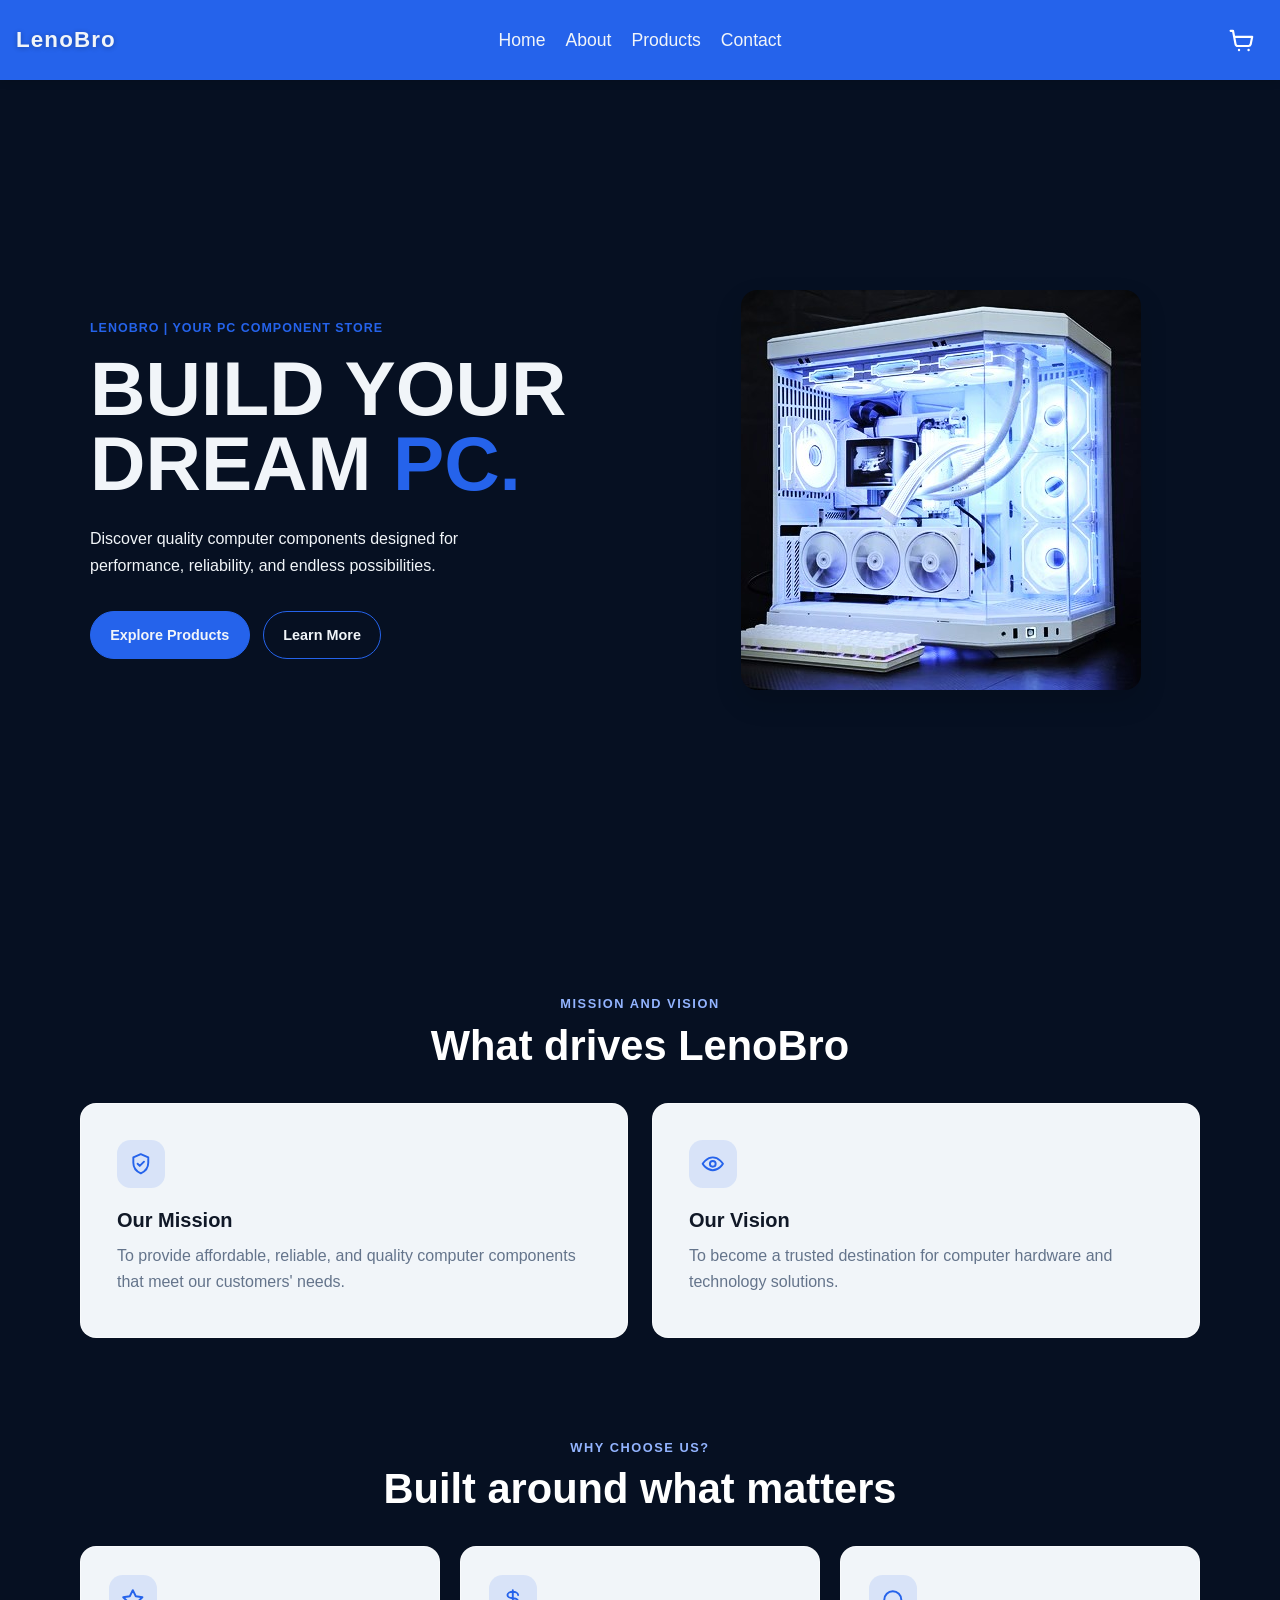
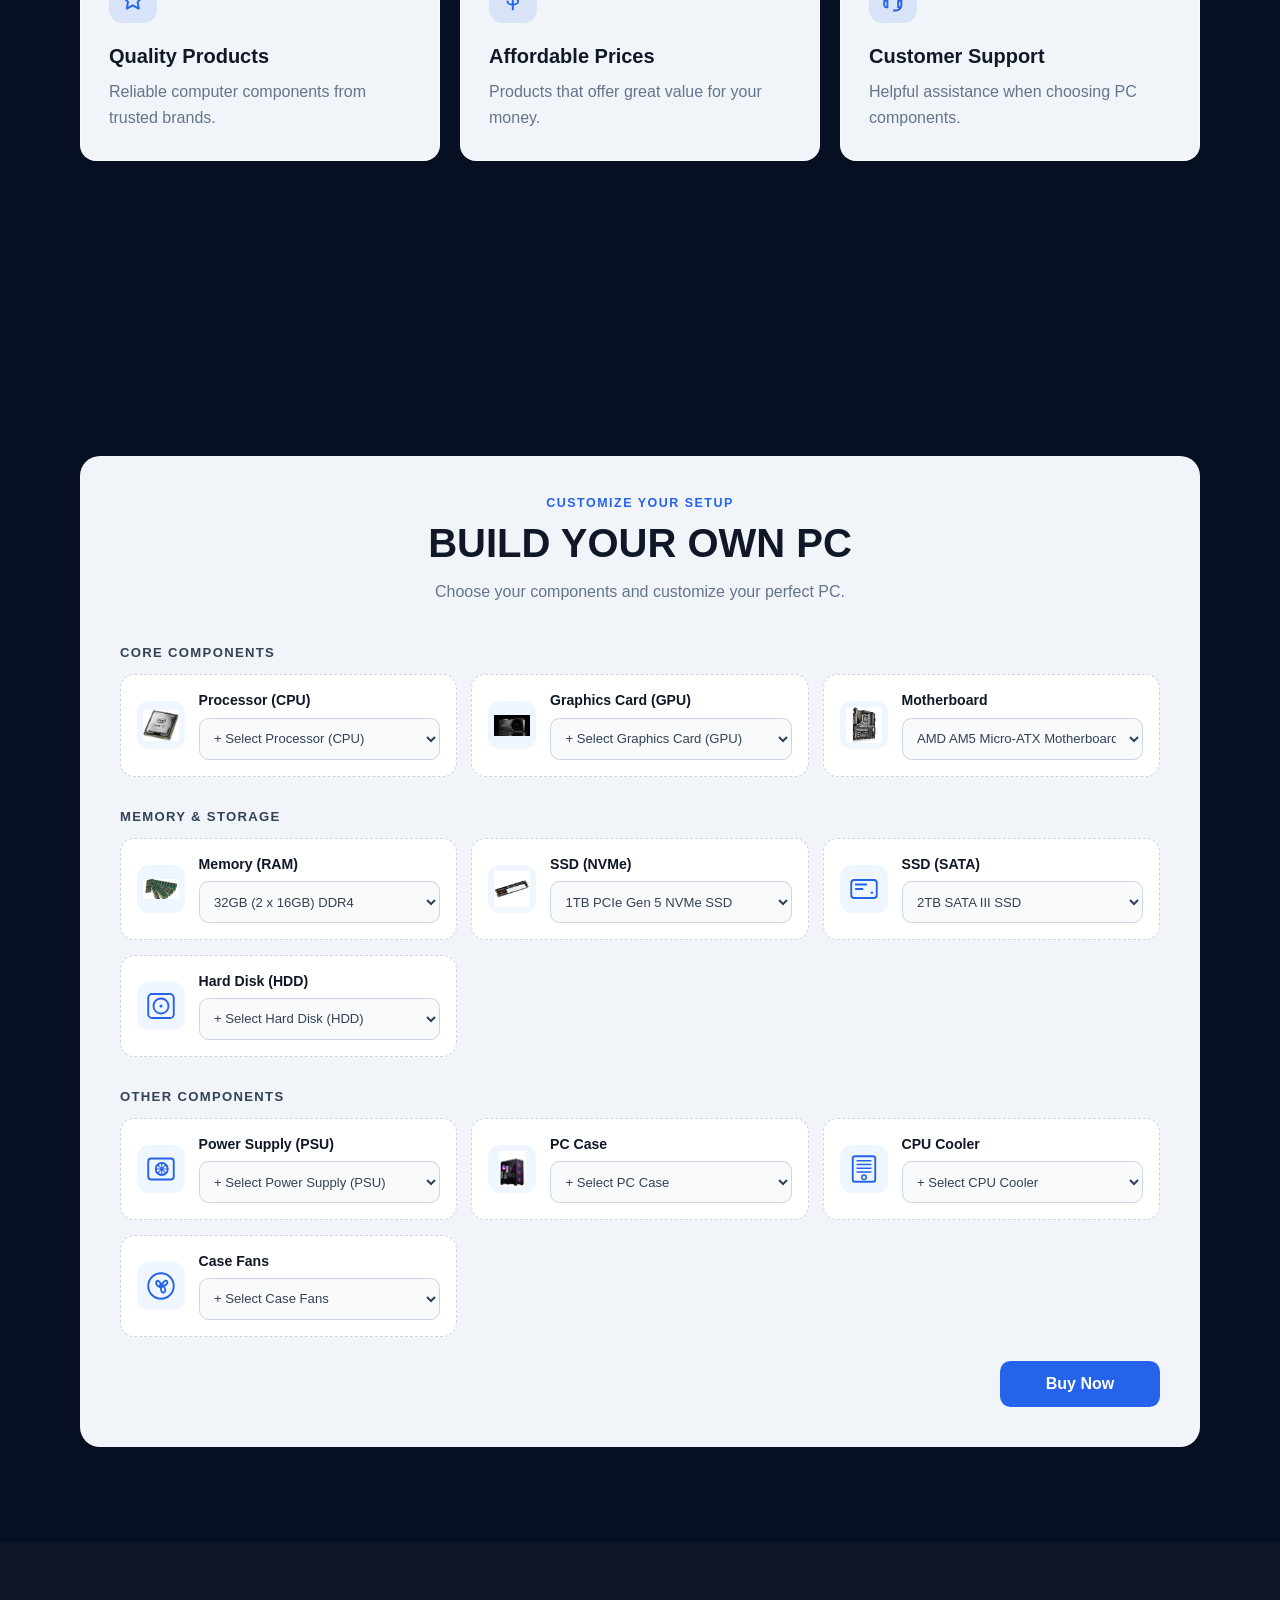
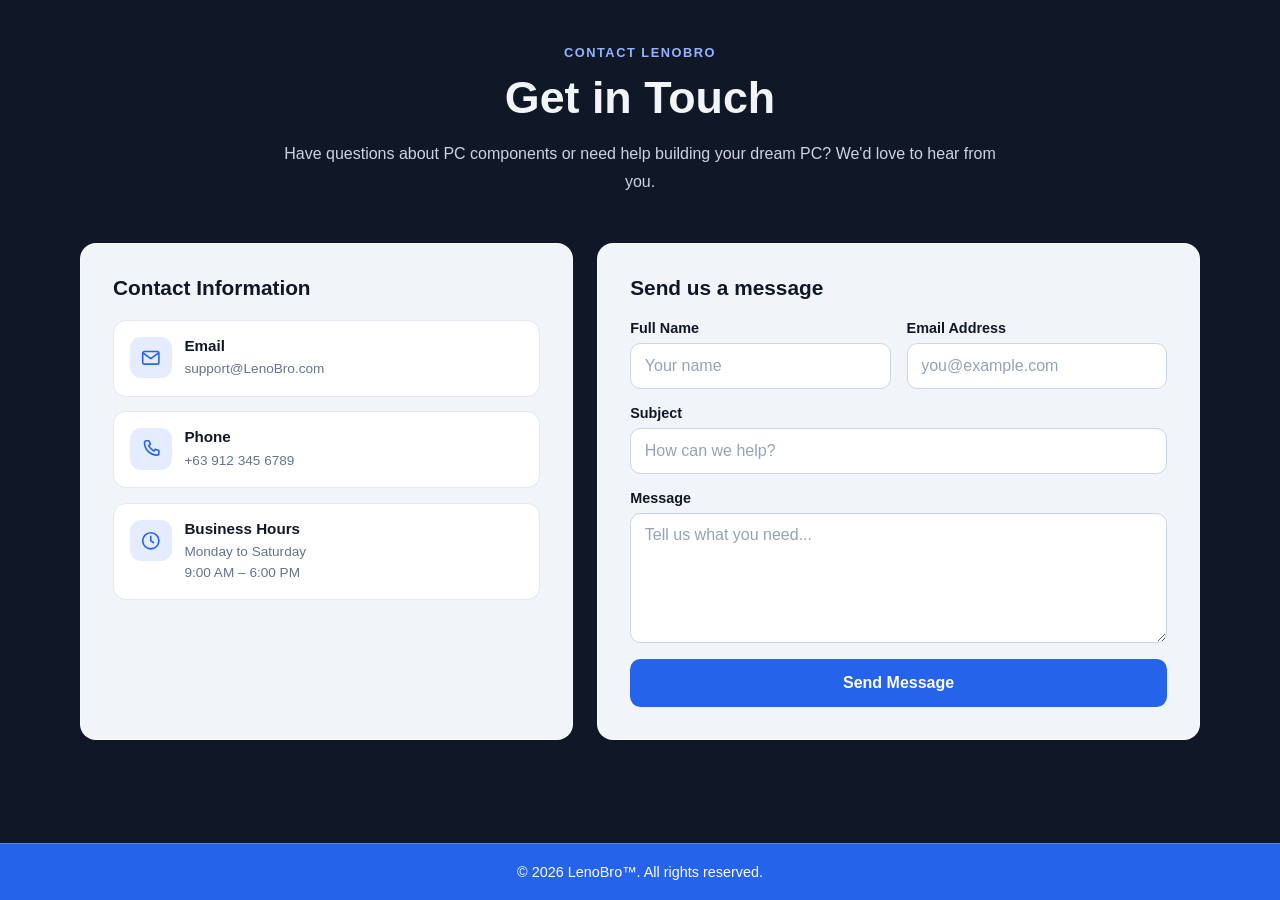
==== index.html @ e08998f0 "first commit Co-authored-by: Copilot <223556219+Copilot@users.noreply.github.com>" ====
<!DOCTYPE html>
<html lang="en">
<head>
    <meta charset="UTF-8">
    <meta name="viewport" content="width=device-width, initial-scale=1.0">
    <title>LenoBro | PC Components</title>
    <link rel="stylesheet" href="Css/Nav.css">
    <link rel="stylesheet" href="Css/index.css">
    <link rel="stylesheet" href="Css/hero.css">
    <link rel="stylesheet" href="Css/about.css">
    <link rel="stylesheet" href="Css/products.css">
    <link rel="stylesheet" href="Css/contact.css">
    <link rel="stylesheet" href="Css/footer.css">
</head>
<body>
    <nav>
        <span class="nav-brand">LenoBro</span>
        <ul>
            <li><a href="#home">Home</a></li>
            <li><a href="#about-mission">About</a></li>
            <li><a href="#products">Products</a></li>
            <li><a href="#contact">Contact</a></li>
        </ul>
        <button class="nav-cart" type="button" aria-label="Shopping cart">
            <svg viewBox="0 0 24 24" fill="none" aria-hidden="true">
                <path d="M3 4h2l2.1 11.1a2 2 0 0 0 2 1.6h8.7a2 2 0 0 0 1.9-1.4L21 9H6" stroke="currentColor" stroke-width="1.8" stroke-linecap="round" stroke-linejoin="round"/>
                <circle cx="10" cy="20" r="1" fill="currentColor"/>
                <circle cx="18" cy="20" r="1" fill="currentColor"/>
            </svg>
        </button>
    </nav>

    <main>
        <section class="hero" id="home">
            <div class="hero-content">
                <p class="hero-label">LENOBRO | YOUR PC COMPONENT STORE</p>
                <h1>
                    BUILD YOUR<br>
                    DREAM <span>PC.</span>
                </h1>
                <p class="hero-description">
                    Discover quality computer components designed for performance,
                    reliability, and endless possibilities.
                </p>
                <div class="hero-buttons">
                    <a class="btn-primary" href="#products">Explore Products</a>
                    <a class="btn-secondary" href="#about-mission">Learn More</a>
                </div>
            </div>

            <div class="hero-image">
                <img src="images/Logo/hero_image.jpg" alt="Gaming PC setup">
            </div>
        </section>

        <div class="about-page">
            <section class="about-mission" id="about-mission" aria-labelledby="about-mission-title">
                <div class="about-section-heading">
                    <p class="about-eyebrow">Mission and Vision</p>
                    <h2 id="about-mission-title">What drives LenoBro</h2>
                </div>

                <div class="about-mission-grid">
                    <article class="about-mission-card">
                        <div class="about-icon" aria-hidden="true">
                            <svg viewBox="0 0 24 24" fill="none">
                                <path d="M12 3 19 6v5c0 4.5-2.9 8.1-7 10-4.1-1.9-7-5.5-7-10V6l7-3Z" stroke="currentColor" stroke-width="1.8" stroke-linejoin="round"/>
                                <path d="m9 12 2 2 4-4" stroke="currentColor" stroke-width="1.8" stroke-linecap="round" stroke-linejoin="round"/>
                            </svg>
                        </div>
                        <h3>Our Mission</h3>
                        <p>To provide affordable, reliable, and quality computer components that meet our customers' needs.</p>
                    </article>

                    <article class="about-mission-card">
                        <div class="about-icon" aria-hidden="true">
                            <svg viewBox="0 0 24 24" fill="none">
                                <path d="M2.5 12s3.5-6 9.5-6 9.5 6 9.5 6-3.5 6-9.5 6-9.5-6-9.5-6Z" stroke="currentColor" stroke-width="1.8" stroke-linejoin="round"/>
                                <circle cx="12" cy="12" r="2.7" stroke="currentColor" stroke-width="1.8"/>
                            </svg>
                        </div>
                        <h3>Our Vision</h3>
                        <p>To become a trusted destination for computer hardware and technology solutions.</p>
                    </article>
                </div>
            </section>

            <section class="about-features" aria-labelledby="about-features-title">
                <div class="about-section-heading">
                    <p class="about-eyebrow">Why Choose Us?</p>
                    <h2 id="about-features-title">Built around what matters</h2>
                </div>

                <div class="about-features-grid">
                    <article class="about-feature-card">
                        <div class="about-icon" aria-hidden="true">
                            <svg viewBox="0 0 24 24" fill="none">
                                <path d="m12 3 2.8 5.7 6.2.9-4.5 4.4 1.1 6.2-5.6-3-5.6 3 1.1-6.2L3 9.6l6.2-.9L12 3Z" stroke="currentColor" stroke-width="1.8" stroke-linejoin="round"/>
                            </svg>
                        </div>
                        <h3>Quality Products</h3>
                        <p>Reliable computer components from trusted brands.</p>
                    </article>

                    <article class="about-feature-card">
                        <div class="about-icon" aria-hidden="true">
                            <svg viewBox="0 0 24 24" fill="none">
                                <path d="M12 3v18M17 7.5c0-1.7-2.2-3-5-3s-5 1.3-5 3 2.2 3 5 3 5 1.3 5 3-2.2 3-5 3-5-1.3-5-3" stroke="currentColor" stroke-width="1.8" stroke-linecap="round"/>
                            </svg>
                        </div>
                        <h3>Affordable Prices</h3>
                        <p>Products that offer great value for your money.</p>
                    </article>

                    <article class="about-feature-card">
                        <div class="about-icon" aria-hidden="true">
                            <svg viewBox="0 0 24 24" fill="none">
                                <path d="M4 13v-1a8 8 0 0 1 16 0v1M4 13h3v6H6a2 2 0 0 1-2-2v-4Zm16 0h-3v6h1a2 2 0 0 0 2-2v-4Zm0 4a5 5 0 0 1-5 5h-2" stroke="currentColor" stroke-width="1.8" stroke-linecap="round" stroke-linejoin="round"/>
                            </svg>
                        </div>
                        <h3>Customer Support</h3>
                        <p>Helpful assistance when choosing PC components.</p>
                    </article>
                </div>
            </section>
        </div>

        <section class="products-section" id="products" aria-labelledby="products-builder-title">
            <div class="products-builder-section">
                <header class="products-builder-heading">
                    <p class="products-builder-eyebrow">Customize your setup</p>
                    <h2 id="products-builder-title">Build Your Own PC</h2>
                    <p class="products-builder-subtitle">Choose your components and customize your perfect PC.</p>
                </header>

                <section class="products-builder-group" aria-labelledby="products-builder-core-title">
                    <h3 id="products-builder-core-title">Core Components</h3>
                    <div class="products-builder-grid">
                        <article class="products-builder-card">
                            <span class="products-builder-icon-wrap" aria-hidden="true">
                                <img class="products-builder-icon" src="images/Product_Images/cpu.png" alt="">
                            </span>
                            <div class="products-builder-field">
                                <label for="products-builder-cpu">Processor (CPU)</label>
                                <select id="products-builder-cpu">
                                    <option selected>+ Select Processor (CPU)</option>
                                    <option>AMD Ryzen 5 7600</option>
                                    <option>AMD Ryzen 7 7800X3D</option>
                                    <option>Intel Core i5-14600K</option>
                                </select>
                            </div>
                        </article>

                        <article class="products-builder-card">
                            <span class="products-builder-icon-wrap" aria-hidden="true">
                                <img class="products-builder-icon" src="images/Product_Images/gpu.jpg" alt="">
                            </span>
                            <div class="products-builder-field">
                                <label for="products-builder-gpu">Graphics Card (GPU)</label>
                                <select id="products-builder-gpu">
                                    <option selected>+ Select Graphics Card (GPU)</option>
                                    <option>NVIDIA GeForce RTX 4060</option>
                                    <option>NVIDIA GeForce RTX 4070 SUPER</option>
                                    <option>AMD Radeon RX 7800 XT</option>
                                </select>
                            </div>
                        </article>

                        <article class="products-builder-card">
                            <span class="products-builder-icon-wrap" aria-hidden="true">
                                <img class="products-builder-icon" src="images/Product_Images/motherboard.jpg" alt="">
                            </span>
                            <div class="products-builder-field">
                                <label for="products-builder-motherboard">Motherboard</label>
                                <select id="products-builder-motherboard">
                                    <option>+ Select Motherboard</option>
                                    <option>AMD AM5 ATX Motherboard</option>
                                    <option selected>AMD AM5 Micro-ATX Motherboard</option>
                                    <option>Intel LGA1700 ATX Motherboard</option>
                                </select>
                            </div>
                        </article>
                    </div>
                </section>

                <section class="products-builder-group" aria-labelledby="products-builder-memory-title">
                    <h3 id="products-builder-memory-title">Memory &amp; Storage</h3>
                    <div class="products-builder-grid">
                        <article class="products-builder-card">
                            <span class="products-builder-icon-wrap" aria-hidden="true">
                                <img class="products-builder-icon" src="images/Product_Images/ram.jpg" alt="">
                            </span>
                            <div class="products-builder-field">
                                <label for="products-builder-ram">Memory (RAM)</label>
                                <select id="products-builder-ram">
                                    <option>+ Select Memory (RAM)</option>
                                    <option>16GB (2 x 8GB) DDR5</option>
                                    <option>32GB (2 x 16GB) DDR5</option>
                                    <option selected>32GB (2 x 16GB) DDR4</option>
                                </select>
                            </div>
                        </article>

                        <article class="products-builder-card">
                            <span class="products-builder-icon-wrap" aria-hidden="true">
                                <img class="products-builder-icon" src="images/Product_Images/ssd.jpg" alt="">
                            </span>
                            <div class="products-builder-field">
                                <label for="products-builder-nvme">SSD (NVMe)</label>
                                <select id="products-builder-nvme">
                                    <option>+ Select SSD (NVMe)</option>
                                    <option>1TB PCIe Gen 4 NVMe SSD</option>
                                    <option>2TB PCIe Gen 4 NVMe SSD</option>
                                    <option selected>1TB PCIe Gen 5 NVMe SSD</option>
                                </select>
                            </div>
                        </article>

                        <article class="products-builder-card">
                            <span class="products-builder-icon-wrap" aria-hidden="true">
                                <svg class="products-builder-icon" viewBox="0 0 48 48" fill="none">
                                    <rect x="7" y="12" width="34" height="24" rx="4" stroke="currentColor" stroke-width="2.5"/>
                                    <path d="M13 18h14M13 24h9M34 29h1" stroke="currentColor" stroke-width="2.5" stroke-linecap="round"/>
                                </svg>
                            </span>
                            <div class="products-builder-field">
                                <label for="products-builder-sata">SSD (SATA)</label>
                                <select id="products-builder-sata">
                                    <option>+ Select SSD (SATA)</option>
                                    <option>1TB SATA III SSD</option>
                                    <option selected>2TB SATA III SSD</option>
                                </select>
                            </div>
                        </article>

                        <article class="products-builder-card">
                            <span class="products-builder-icon-wrap" aria-hidden="true">
                                <svg class="products-builder-icon" viewBox="0 0 48 48" fill="none">
                                    <rect x="7" y="8" width="34" height="32" rx="5" stroke="currentColor" stroke-width="2.5"/>
                                    <circle cx="24" cy="24" r="10" stroke="currentColor" stroke-width="2.5"/>
                                    <circle cx="24" cy="24" r="2" fill="currentColor"/>
                                </svg>
                            </span>
                            <div class="products-builder-field">
                                <label for="products-builder-hdd">Hard Disk (HDD)</label>
                                <select id="products-builder-hdd">
                                    <option selected>+ Select Hard Disk (HDD)</option>
                                    <option>2TB 7200RPM HDD</option>
                                    <option>4TB 7200RPM HDD</option>
                                </select>
                            </div>
                        </article>
                    </div>
                </section>

                <section class="products-builder-group" aria-labelledby="products-builder-other-title">
                    <h3 id="products-builder-other-title">Other Components</h3>
                    <div class="products-builder-grid">
                        <article class="products-builder-card">
                            <span class="products-builder-icon-wrap" aria-hidden="true">
                                <svg class="products-builder-icon" viewBox="0 0 48 48" fill="none">
                                    <rect x="7" y="10" width="34" height="28" rx="4" stroke="currentColor" stroke-width="2.5"/>
                                    <circle cx="25" cy="24" r="8" stroke="currentColor" stroke-width="2.5"/>
                                    <path d="M25 16v16M17 24h16M19.3 18.3l11.4 11.4m0-11.4L19.3 29.7" stroke="currentColor" stroke-width="1.5"/>
                                </svg>
                            </span>
                            <div class="products-builder-field">
                                <label for="products-builder-psu">Power Supply (PSU)</label>
                                <select id="products-builder-psu">
                                    <option selected>+ Select Power Supply (PSU)</option>
                                    <option>650W 80+ Bronze PSU</option>
                                    <option>750W 80+ Gold PSU</option>
                                    <option>850W 80+ Gold PSU</option>
                                </select>
                            </div>
                        </article>

                        <article class="products-builder-card">
                            <span class="products-builder-icon-wrap" aria-hidden="true">
                                <img class="products-builder-icon" src="images/Product_Images/pc%20case.jpg" alt="">
                            </span>
                            <div class="products-builder-field">
                                <label for="products-builder-case">PC Case</label>
                                <select id="products-builder-case">
                                    <option selected>+ Select PC Case</option>
                                    <option>ATX Mid Tower Case</option>
                                    <option>Compact Micro-ATX Case</option>
                                    <option>Panoramic Mid Tower Case</option>
                                </select>
                            </div>
                        </article>

                        <article class="products-builder-card">
                            <span class="products-builder-icon-wrap" aria-hidden="true">
                                <svg class="products-builder-icon" viewBox="0 0 48 48" fill="none">
                                    <rect x="9" y="7" width="30" height="34" rx="3" stroke="currentColor" stroke-width="2.5"/>
                                    <path d="M14 13h20M14 18h20M14 23h20M14 28h20" stroke="currentColor" stroke-width="2"/>
                                    <circle cx="24" cy="35" r="3" stroke="currentColor" stroke-width="2"/>
                                </svg>
                            </span>
                            <div class="products-builder-field">
                                <label for="products-builder-cooler">CPU Cooler</label>
                                <select id="products-builder-cooler">
                                    <option selected>+ Select CPU Cooler</option>
                                    <option>120mm Tower Air Cooler</option>
                                    <option>Dual Tower Air Cooler</option>
                                    <option>240mm AIO Liquid Cooler</option>
                                </select>
                            </div>
                        </article>

                        <article class="products-builder-card">
                            <span class="products-builder-icon-wrap" aria-hidden="true">
                                <svg class="products-builder-icon" viewBox="0 0 48 48" fill="none">
                                    <circle cx="24" cy="24" r="17" stroke="currentColor" stroke-width="2.5"/>
                                    <circle cx="24" cy="24" r="3" fill="currentColor"/>
                                    <path d="M24 21c-6-10-10 2-2 4m5-1c11-4 3-12-1-3m-2 5c-1 12 10 6 4-1" stroke="currentColor" stroke-width="2.5" stroke-linecap="round"/>
                                </svg>
                            </span>
                            <div class="products-builder-field">
                                <label for="products-builder-fans">Case Fans</label>
                                <select id="products-builder-fans">
                                    <option selected>+ Select Case Fans</option>
                                    <option>3 x 120mm PWM Fan Pack</option>
                                    <option>3 x 140mm PWM Fan Pack</option>
                                    <option>3 x 120mm RGB Fan Pack</option>
                                </select>
                            </div>
                        </article>
                    </div>
                </section>
                <div class="products-builder-actions">
                    <a class="products-builder-buy" href="#contact">Buy Now</a>
                </div>
            </div>
        </section>

        <section class="contact-section" id="contact" aria-labelledby="contact-title">
            <div class="contact-container">
                <header class="contact-heading">
                    <p class="contact-eyebrow">Contact LenoBro</p>
                    <h2 id="contact-title">Get in Touch</h2>
                    <p>Have questions about PC components or need help building your dream PC? We'd love to hear from you.</p>
                </header>

                <div class="contact-main-grid">
                    <section class="contact-information" aria-labelledby="contact-information-title">
                        <h3 id="contact-information-title">Contact Information</h3>
                        <div class="contact-details-grid">
                            <article class="contact-detail-card">
                                <span class="contact-icon" aria-hidden="true">
                                    <svg viewBox="0 0 24 24" fill="none">
                                        <rect x="3" y="5" width="18" height="14" rx="2" stroke="currentColor" stroke-width="1.8"/>
                                        <path d="m4 7 8 6 8-6" stroke="currentColor" stroke-width="1.8" stroke-linecap="round" stroke-linejoin="round"/>
                                    </svg>
                                </span>
                                <div>
                                    <h4>Email</h4>
                                    <p><a href="mailto:support@techforge.com">support@LenoBro.com</a></p>
                                </div>
                            </article>

                            <article class="contact-detail-card">
                                <span class="contact-icon" aria-hidden="true">
                                    <svg viewBox="0 0 24 24" fill="none">
                                        <path d="M7 3h3l1.5 4-2 1.5a15 15 0 0 0 6 6l1.5-2 4 1.5v3c0 1.1-.9 2-2 2C11.3 19 5 12.7 5 5c0-1.1.9-2 2-2Z" stroke="currentColor" stroke-width="1.8" stroke-linecap="round" stroke-linejoin="round"/>
                                    </svg>
                                </span>
                                <div>
                                    <h4>Phone</h4>
                                    <p><a href="tel:+639123456789">+63 912 345 6789</a></p>
                                </div>
                            </article>

                            <article class="contact-detail-card">
                                <span class="contact-icon" aria-hidden="true">
                                    <svg viewBox="0 0 24 24" fill="none">
                                        <circle cx="12" cy="12" r="9" stroke="currentColor" stroke-width="1.8"/>
                                        <path d="M12 7v5l3 2" stroke="currentColor" stroke-width="1.8" stroke-linecap="round" stroke-linejoin="round"/>
                                    </svg>
                                </span>
                                <div>
                                    <h4>Business Hours</h4>
                                    <p>Monday to Saturday<br>9:00 AM – 6:00 PM</p>
                                </div>
                            </article>
                        </div>
                    </section>

                    <section class="contact-form-panel" aria-labelledby="contact-form-title">
                        <h3 id="contact-form-title">Send us a message</h3>
                        <form class="contact-form" action="mailto:support@techforge.com" method="post" enctype="text/plain">
                            <div class="contact-form-row">
                                <div class="contact-form-field">
                                    <label for="contact-name">Full Name</label>
                                    <input id="contact-name" name="Full Name" type="text" placeholder="Your name" autocomplete="name" required>
                                </div>
                                <div class="contact-form-field">
                                    <label for="contact-email">Email Address</label>
                                    <input id="contact-email" name="Email Address" type="email" placeholder="you@example.com" autocomplete="email" required>
                                </div>
                            </div>
                            <div class="contact-form-field">
                                <label for="contact-subject">Subject</label>
                                <input id="contact-subject" name="Subject" type="text" placeholder="How can we help?" required>
                            </div>
                            <div class="contact-form-field">
                                <label for="contact-message">Message</label>
                                <textarea id="contact-message" name="Message" rows="5" placeholder="Tell us what you need..." required></textarea>
                            </div>
                            <button class="contact-submit" type="submit">Send Message</button>
                        </form>
                    </section>
                </div>
            </div>
        </section>
    </main>
    <footer class="contact-footer">
        <p>© 2026 LenoBro™. All rights reserved.</p>
    </footer>
</body>
</html>
---- Css/Nav.css ----
nav {
    width: 100%;
    display: grid;
    grid-template-columns: minmax(0, 1fr) auto minmax(0, 1fr);
    align-items: center;
    padding: 1rem;
    background-color: var(--color-electric-blue);
    height: 5rem;
    position: sticky;
    top: 0;
    color: var(--color-cool-white);
    box-shadow: 0 2px 8px rgb(0 0 0 / 12%);
    z-index: 1000;
}

nav .nav-brand {
    justify-self: start;
    color: inherit;
    font-family: "Avenir Next", "Segoe UI", sans-serif;
    font-size: 1.4rem;
    font-weight: 600;
    letter-spacing: 0.05em;
    text-shadow: 0 1px 5px rgb(6 16 34 / 30%);
    white-space: nowrap;
}

nav ul {
    display: flex;
    justify-self: center;
    gap: 1.25rem;
    margin: 0;
    padding: 0;
}

nav a {
    color: inherit;
    font-size: 1.1rem;
    font-weight: 400;
    text-decoration: none;
}

nav .nav-cart {
    position: static;
    justify-self: end;
    display: grid;
    width: 2.8rem;
    height: 2.8rem;
    place-items: center;
    padding: 0;
    border: 0;
    border-radius: 0;
    background: transparent;
    color: #FFFFFF;
    cursor: pointer;
    transition: transform 160ms ease, opacity 160ms ease;
}

nav .nav-cart svg {
    display: block;
    width: 1.8rem;
    height: 1.8rem;
}

nav .nav-cart:hover {
    transform: scale(1.1);
    opacity: 0.85;
}

nav .nav-cart:focus-visible {
    outline: 3px solid #FFFFFF;
    outline-offset: 3px;
}

nav a:hover,
nav a:focus-visible {
    text-decoration: underline;
    text-underline-offset: 0.2em;
}

nav li {
    list-style: none;
}

@media (max-width: 560px) {
    nav {
        padding: 0.5rem;
    }

    nav .nav-brand {
        font-size: 1.05rem;
    }

    nav ul {
        gap: 0.45rem;
    }

    nav a {
        font-size: 0.85rem;
    }

    nav .nav-cart {
        width: 2.2rem;
        height: 2.2rem;
    }

    nav .nav-cart svg {
        width: 1.5rem;
        height: 1.5rem;
    }
}
---- Css/index.css ----
:root {
    --color-midnight-navy: #061022;
    --color-electric-blue: #2563EB;
    --color-cool-white: #F1F5F9;
}

* {
    padding: 0;
    margin: 0;
    box-sizing: border-box;
}

body {
    min-height: 100vh;
    background-color: var(--color-midnight-navy);
    color: var(--color-cool-white);
    font-family: Arial, sans-serif;
}

html{
    scroll-behavior: smooth;
}
---- Css/hero.css ----
.hero {
    width: min(1100px, calc(100% - 3rem));
    min-height: calc(100vh - 5rem);
    display: grid;
    grid-template-columns: 1fr 0.9fr;
    align-items: center;
    gap: 3rem;
    margin: 0 auto;
    padding: 3rem 0;
}

.hero-content {
    max-width: 520px;
}

.hero-label {
    margin: 0 0 1rem;
    font-size: 0.78rem;
    color: var(--color-electric-blue);
    font-weight: 700;
    letter-spacing: 0.08em;
}

.hero h1 {
    margin: 0;
    font-size: clamp(3rem, 6vw, 5.5rem);
    line-height: 0.98;
}

.hero h1 span {
    color: var(--color-electric-blue);
}

.hero-description {
    max-width: 420px;
    margin: 1.5rem 0 2rem;
    font-size: 1rem;
    line-height: 1.7;
    color: var(--color-cool-white);
}

.hero-buttons {
    display: flex;
    flex-wrap: wrap;
    align-items: center;
    gap: 0.85rem;
}

.hero-buttons a {
    display: inline-flex;
    min-height: 48px;
    align-items: center;
    justify-content: center;
    padding: 0.8rem 1.2rem;
    border: 1px solid var(--color-electric-blue);
    border-radius: 999px;
    font-size: 0.9rem;
    font-weight: 700;
    text-decoration: none;
    transition: background-color 160ms ease, color 160ms ease, transform 160ms ease;
}

.hero-buttons a:hover {
    transform: translateY(-2px);
}

.btn-primary {
    background: var(--color-electric-blue);
    color: var(--color-cool-white);
}

.btn-primary:hover {
    background: #1D4ED8;
}

.btn-secondary {
    background: transparent;
    color: var(--color-cool-white);
}

.btn-secondary:hover {
    background: var(--color-electric-blue);
}

.hero-image {
    width: min(100%, 400px);
    aspect-ratio: 1;
    justify-self: center;
    overflow: hidden;
    border-radius: 1rem;
    box-shadow: 0 12px 28px rgb(0 0 0 / 14%);
}

.hero-image img {
    display: block;
    width: 100%;
    height: 100%;
    object-fit: cover;
    object-position: center;
}

@media (max-width: 720px) {
    .hero {
        width: min(100% - 2rem, 1100px);
        min-height: 0;
        grid-template-columns: 1fr;
        gap: 2rem;
        padding: 2rem 0;
    }

}

@media (max-width: 420px) {
    .hero h1 {
        font-size: 2.8rem;
    }
}
---- Css/about.css ----
:root {
    --about-navy: #101827;
    --about-blue: #2563EB;
    --about-white: #FFFFFF;
    --about-light-gray: #F1F5F9;
    --about-muted: #64748B;
}

.about-page {
    width: min(1120px, calc(100% - 3rem));
    margin: 0 auto;
    padding: clamp(3rem, 8vw, 6rem) 0;
    color: var(--about-white);
    font-family: Arial, sans-serif;
}

.about-mission,
.about-features {
    margin: 0 0 clamp(4rem, 8vw, 6.5rem);
}

.about-section-heading {
    margin: 0 auto 2rem;
    text-align: center;
}

.about-eyebrow {
    margin: 0 0 0.6rem;
    color: #93B4FF;
    font-size: 0.8rem;
    font-weight: 700;
    letter-spacing: 0.12em;
    text-transform: uppercase;
}

.about-section-heading h1,
.about-section-heading h2 {
    margin: 0;
    font-size: clamp(1.8rem, 4vw, 2.6rem);
    line-height: 1.2;
}

.about-mission-grid {
    display: grid;
    grid-template-columns: repeat(2, minmax(0, 1fr));
    gap: 1.5rem;
    align-items: stretch;
}

.about-mission-card,
.about-feature-card {
    border: 1px solid rgb(255 255 255 / 55%);
    border-radius: 1rem;
    background: var(--about-light-gray);
    color: var(--about-navy);
    transition: transform 180ms ease, box-shadow 180ms ease;
}

.about-mission-card {
    min-height: 235px;
    padding: clamp(1.5rem, 4vw, 2.25rem);
}

.about-mission-card:hover,
.about-feature-card:hover {
    transform: translateY(-4px);
    box-shadow: 0 16px 32px rgb(0 0 0 / 22%);
}

.about-icon {
    display: grid;
    width: 3rem;
    height: 3rem;
    margin-bottom: 1.2rem;
    place-items: center;
    border-radius: 0.85rem;
    background: rgb(37 99 235 / 12%);
    color: var(--about-blue);
}

.about-icon svg {
    display: block;
    width: 1.6rem;
    height: 1.6rem;
}

.about-mission-card h3,
.about-feature-card h3 {
    margin: 0 0 0.65rem;
    font-size: 1.25rem;
    line-height: 1.3;
}

.about-mission-card p,
.about-feature-card p {
    margin: 0;
    color: var(--about-muted);
    font-size: 1rem;
    line-height: 1.65;
}

.about-features-grid {
    display: grid;
    grid-template-columns: repeat(3, minmax(0, 1fr));
    gap: 1.25rem;
    align-items: stretch;
}

.about-feature-card {
    min-height: 215px;
    padding: 1.75rem;
}

@media (max-width: 720px) {
    .about-page {
        width: min(100% - 2rem, 560px);
    }

    .about-mission-grid,
    .about-features-grid {
        grid-template-columns: 1fr;
        gap: 1rem;
    }

    .about-mission-card,
    .about-feature-card {
        min-height: 0;
    }
}

@media (prefers-reduced-motion: reduce) {
    .about-mission-card,
    .about-feature-card {
        transition: none;
    }

    .about-mission-card:hover,
    .about-feature-card:hover {
        transform: none;
    }
}
---- Css/products.css ----
.products-section {
    width: min(1120px, calc(100% - 3rem));
    margin: 0 auto;
    padding: clamp(3rem, 8vw, 6rem) 0;
    color: #F1F5F9;
    font-family: Arial, sans-serif;
}

.products-builder-section {
    padding: clamp(1.25rem, 4vw, 2.5rem);
    border-radius: 1.25rem;
    background: #F1F5F9;
    color: #101827;
}

.products-builder-heading {
    max-width: 680px;
    margin: 0 auto 2.5rem;
    text-align: center;
}

.products-builder-eyebrow {
    margin: 0 0 0.6rem;
    color: #2563EB;
    font-size: 0.78rem;
    font-weight: 700;
    letter-spacing: 0.12em;
    text-transform: uppercase;
}

.products-builder-heading h2 {
    margin: 0;
    font-size: clamp(1.8rem, 4vw, 2.5rem);
    line-height: 1.2;
    text-transform: uppercase;
}

.products-builder-subtitle {
    margin: 0.75rem 0 0;
    color: #64748B;
    font-size: 1rem;
    line-height: 1.6;
}

.products-builder-group + .products-builder-group {
    margin-top: 2rem;
}

.products-builder-group h3 {
    margin: 0 0 0.9rem;
    color: #334155;
    font-size: 0.82rem;
    font-weight: 700;
    letter-spacing: 0.1em;
    text-transform: uppercase;
}

.products-builder-grid {
    display: grid;
    grid-template-columns: repeat(3, minmax(0, 1fr));
    gap: 0.9rem;
}

.products-builder-card {
    display: grid;
    min-width: 0;
    grid-template-columns: 3rem minmax(0, 1fr);
    gap: 0.85rem;
    align-items: center;
    padding: 1rem;
    border: 1px dashed #CBD5E1;
    border-radius: 0.9rem;
    background: #FFFFFF;
    transition: transform 180ms ease, border-color 180ms ease, box-shadow 180ms ease;
}

.products-builder-card:hover,
.products-builder-card:focus-within {
    transform: translateY(-2px);
    border-color: #2563EB;
    box-shadow: 0 8px 18px rgb(16 24 39 / 8%);
}

.products-builder-icon-wrap {
    display: grid;
    width: 3rem;
    height: 3rem;
    place-items: center;
    border-radius: 0.75rem;
    background: #EFF6FF;
    color: #2563EB;
}

.products-builder-icon {
    display: block;
    width: 2.25rem;
    height: 2.25rem;
    object-fit: contain;
}

.products-builder-field {
    display: grid;
    min-width: 0;
    gap: 0.45rem;
}

.products-builder-field label {
    color: #101827;
    font-size: 0.88rem;
    font-weight: 700;
    line-height: 1.35;
}

.products-builder-field select {
    width: 100%;
    min-width: 0;
    min-height: 42px;
    padding: 0.55rem 0.65rem;
    border: 1px solid #CBD5E1;
    border-radius: 0.6rem;
    background: #F8FAFC;
    color: #334155;
    cursor: pointer;
    font: inherit;
    font-size: 0.82rem;
    transition: border-color 160ms ease, box-shadow 160ms ease, background-color 160ms ease;
}

.products-builder-field select:focus {
    border-color: #2563EB;
    outline: none;
    background: #FFFFFF;
    box-shadow: 0 0 0 3px rgb(37 99 235 / 14%);
}

.products-builder-actions {
    display: flex;
    justify-content: flex-end;
    margin-top: 1.5rem;
}

.products-builder-buy {
    display: inline-flex;
    min-width: 160px;
    min-height: 46px;
    align-items: center;
    justify-content: center;
    padding: 0.75rem 1.25rem;
    border-radius: 0.65rem;
    background: #2563EB;
    color: #FFFFFF;
    font-weight: 700;
    text-decoration: none;
    transition: background-color 160ms ease, transform 160ms ease;
}

.products-builder-buy:hover {
    transform: translateY(-2px);
    background: #1D4ED8;
}

.products-builder-buy:focus-visible {
    outline: 3px solid #93B4FF;
    outline-offset: 3px;
}

@media (max-width: 760px) {
    .products-builder-grid {
        grid-template-columns: repeat(2, minmax(0, 1fr));
    }
}

@media (max-width: 600px) {
    .products-builder-section {
        padding: 1.25rem 1rem;
    }

    .products-builder-heading {
        margin-bottom: 2rem;
    }

    .products-builder-grid {
        grid-template-columns: 1fr;
        gap: 0.75rem;
    }

}

@media (prefers-reduced-motion: reduce) {
    .products-builder-card,
    .products-builder-field select,
    .products-builder-buy {
        transition: none;
    }

    .products-builder-card:hover,
    .products-builder-card:focus-within,
    .products-builder-buy:hover {
        transform: none;
    }
}
---- Css/contact.css ----
.contact-section {
    padding: clamp(3.5rem, 8vw, 6.5rem) 1.5rem;
    background: #101827;
    color: #F1F5F9;
    font-family: Arial, sans-serif;
}

.contact-container {
    width: min(1120px, 100%);
    margin: 0 auto;
}

.contact-heading {
    max-width: 720px;
    margin: 0 auto 3rem;
    text-align: center;
}

.contact-eyebrow {
    margin: 0 0 0.65rem;
    color: #93B4FF;
    font-size: 0.8rem;
    font-weight: 700;
    letter-spacing: 0.12em;
    text-transform: uppercase;
}

.contact-heading h2 {
    margin: 0;
    font-size: clamp(2rem, 4vw, 2.8rem);
    line-height: 1.2;
}

.contact-heading > p:last-child {
    margin: 1rem 0 0;
    color: #CBD5E1;
    font-size: 1rem;
    line-height: 1.7;
}

.contact-main-grid {
    display: grid;
    grid-template-columns: minmax(0, 0.9fr) minmax(0, 1.1fr);
    gap: 1.5rem;
    align-items: stretch;
}

.contact-information,
.contact-form-panel {
    padding: clamp(1.35rem, 3vw, 2rem);
    border: 1px solid rgb(255 255 255 / 55%);
    border-radius: 1rem;
    background: #F1F5F9;
    color: #101827;
}

.contact-information h3,
.contact-form-panel h3 {
    margin: 0 0 1.25rem;
    font-size: 1.3rem;
}

.contact-details-grid {
    display: grid;
    grid-template-columns: 1fr;
    gap: 0.9rem;
}

.contact-detail-card {
    display: flex;
    min-width: 0;
    gap: 0.8rem;
    padding: 1rem;
    border: 1px solid #E2E8F0;
    border-radius: 0.8rem;
    background: #FFFFFF;
    transition: transform 180ms ease, box-shadow 180ms ease;
}

.contact-detail-card:hover {
    transform: translateY(-3px);
    box-shadow: 0 10px 20px rgb(16 24 39 / 10%);
}

.contact-icon {
    display: grid;
    width: 2.6rem;
    height: 2.6rem;
    flex: 0 0 2.6rem;
    place-items: center;
    border-radius: 0.7rem;
    background: rgb(37 99 235 / 12%);
    color: #2563EB;
}

.contact-icon svg {
    display: block;
    width: 1.35rem;
    height: 1.35rem;
}

.contact-detail-card h4 {
    margin: 0 0 0.35rem;
    font-size: 0.95rem;
}

.contact-detail-card p {
    margin: 0;
    color: #64748B;
    font-size: 0.85rem;
    line-height: 1.5;
    overflow-wrap: anywhere;
}

.contact-detail-card a {
    color: inherit;
    text-decoration: none;
}

.contact-detail-card a:hover,
.contact-detail-card a:focus-visible {
    color: #2563EB;
    text-decoration: underline;
    text-underline-offset: 0.2em;
}

.contact-form {
    display: grid;
    gap: 1rem;
}

.contact-form-row {
    display: grid;
    grid-template-columns: repeat(2, minmax(0, 1fr));
    gap: 1rem;
}

.contact-form-field {
    display: grid;
    min-width: 0;
    gap: 0.45rem;
}

.contact-form-field label {
    color: #101827;
    font-size: 0.9rem;
    font-weight: 700;
}

.contact-form-field input,
.contact-form-field textarea {
    width: 100%;
    min-height: 46px;
    padding: 0.75rem 0.85rem;
    border: 1px solid #CBD5E1;
    border-radius: 0.65rem;
    background: #FFFFFF;
    color: #101827;
    font: inherit;
    transition: border-color 160ms ease, box-shadow 160ms ease;
}

.contact-form-field textarea {
    min-height: 130px;
    resize: vertical;
}

.contact-form-field input::placeholder,
.contact-form-field textarea::placeholder {
    color: #94A3B8;
}

.contact-form-field input:focus,
.contact-form-field textarea:focus {
    border-color: #2563EB;
    outline: none;
    box-shadow: 0 0 0 3px rgb(37 99 235 / 18%);
}

.contact-submit {
    min-height: 48px;
    padding: 0.8rem 1.2rem;
    border: 0;
    border-radius: 0.65rem;
    background: #2563EB;
    color: #FFFFFF;
    cursor: pointer;
    font: inherit;
    font-weight: 700;
    transition: background-color 160ms ease, transform 160ms ease;
}

.contact-submit:hover {
    transform: translateY(-2px);
    background: #1D4ED8;
}

.contact-submit:focus-visible {
    outline: 3px solid #93B4FF;
    outline-offset: 3px;
}

@media (max-width: 850px) {
    .contact-main-grid {
        grid-template-columns: 1fr;
    }

}

@media (max-width: 560px) {
    .contact-section {
        padding-right: 1rem;
        padding-left: 1rem;
    }

    .contact-heading {
        margin-bottom: 2rem;
    }

    .contact-details-grid,
    .contact-form-row {
        grid-template-columns: 1fr;
    }

}

@media (prefers-reduced-motion: reduce) {
    .contact-detail-card,
    .contact-form-field input,
    .contact-form-field textarea,
    .contact-submit {
        transition: none;
    }

    .contact-detail-card:hover,
    .contact-submit:hover {
        transform: none;
    }
}
---- Css/footer.css ----
.contact-footer {
    padding: 1.25rem 1rem;
    border-top: 1px solid rgb(255 255 255 / 20%);
    background: var(--color-electric-blue);
    color: #FFFFFF;
    font-family: Arial, sans-serif;
    text-align: center;
    display: flex;
    justify-content: center;
    align-items: center;
}

.contact-footer p {
    margin: 0;
    font-size: 0.9rem;
}
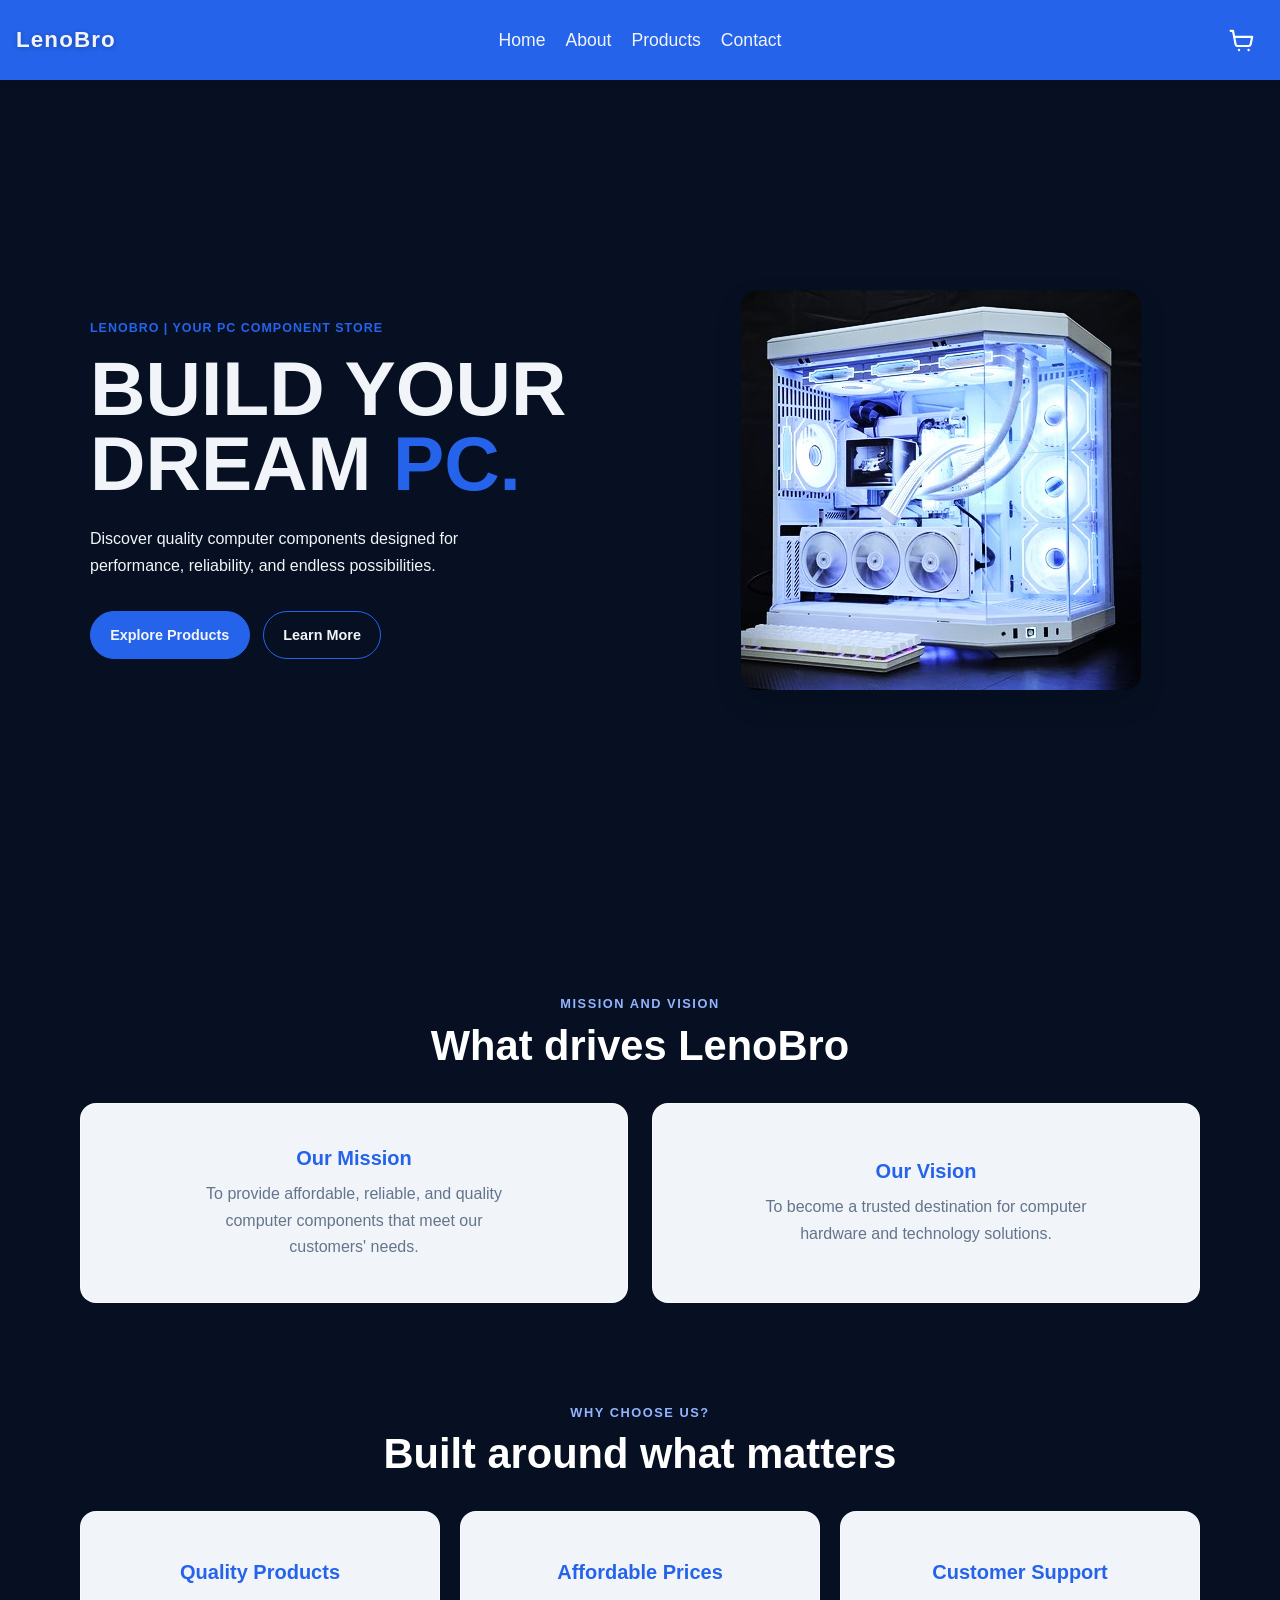
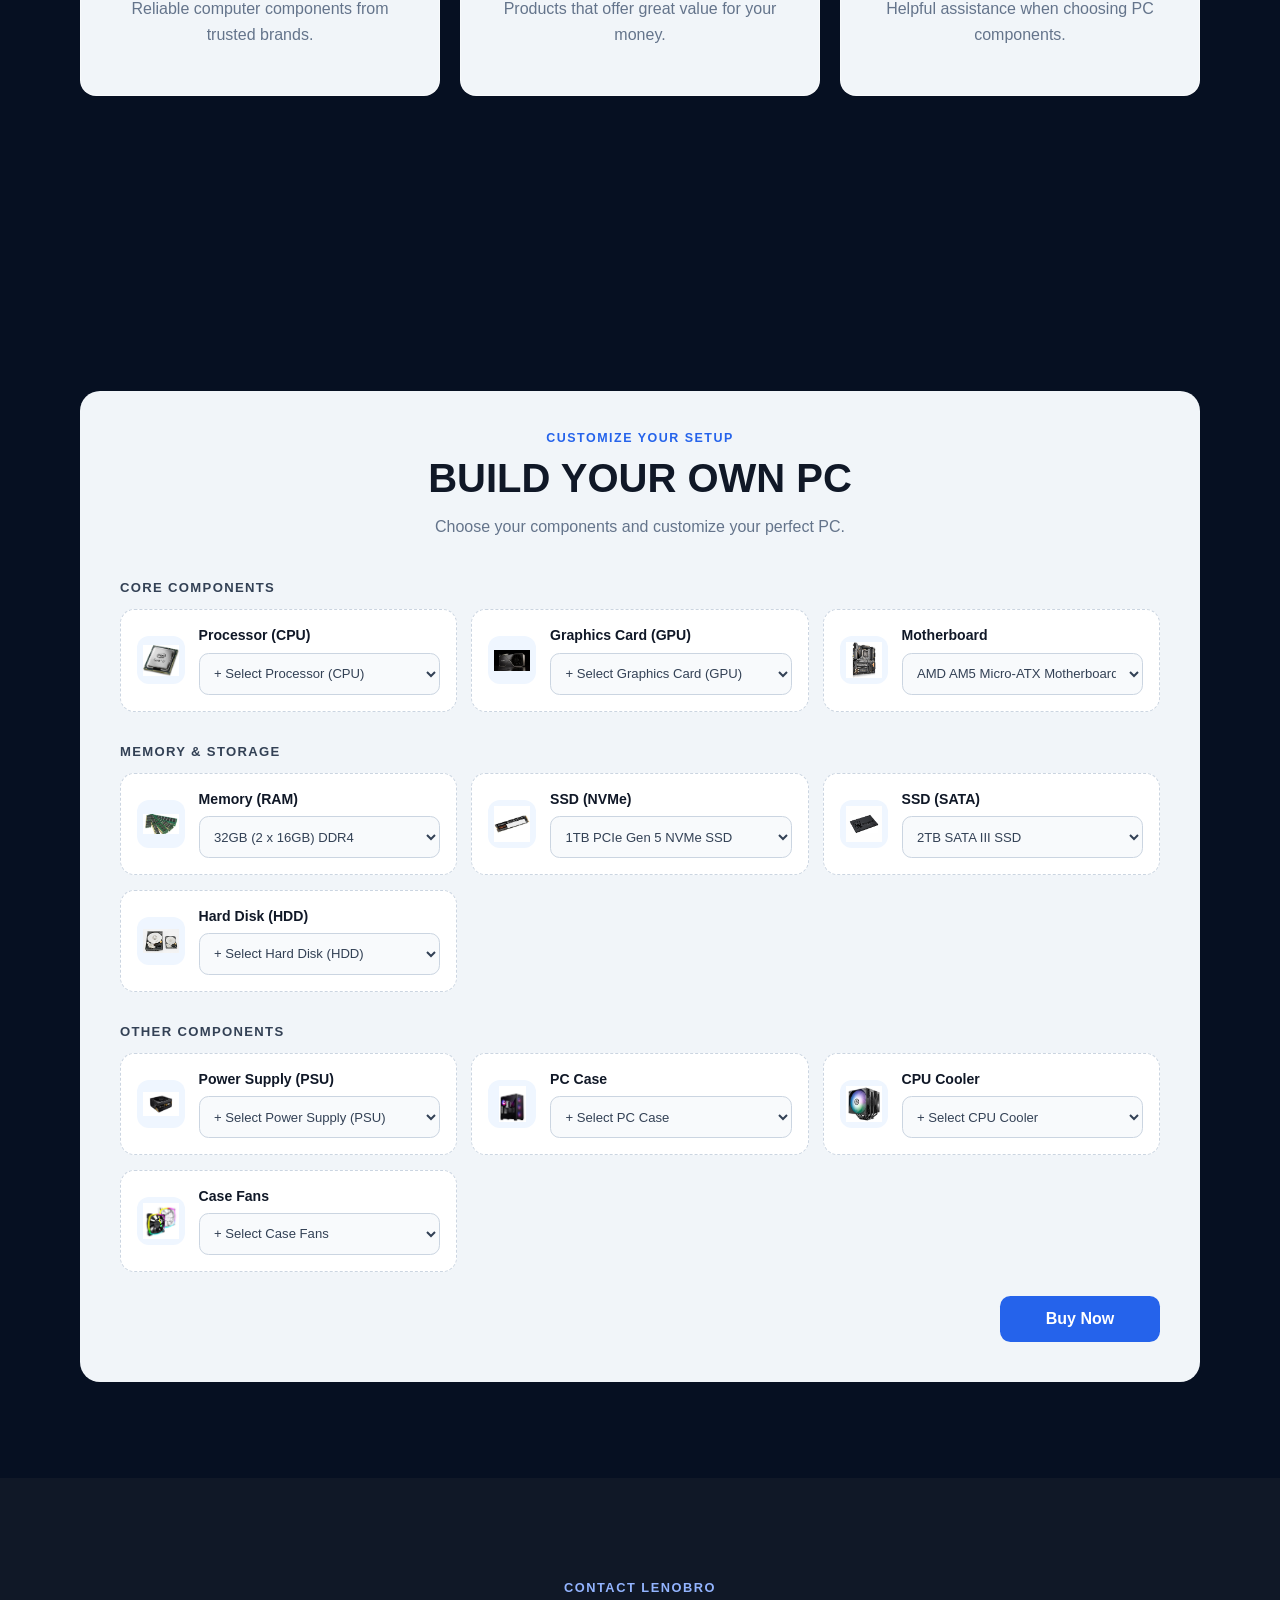
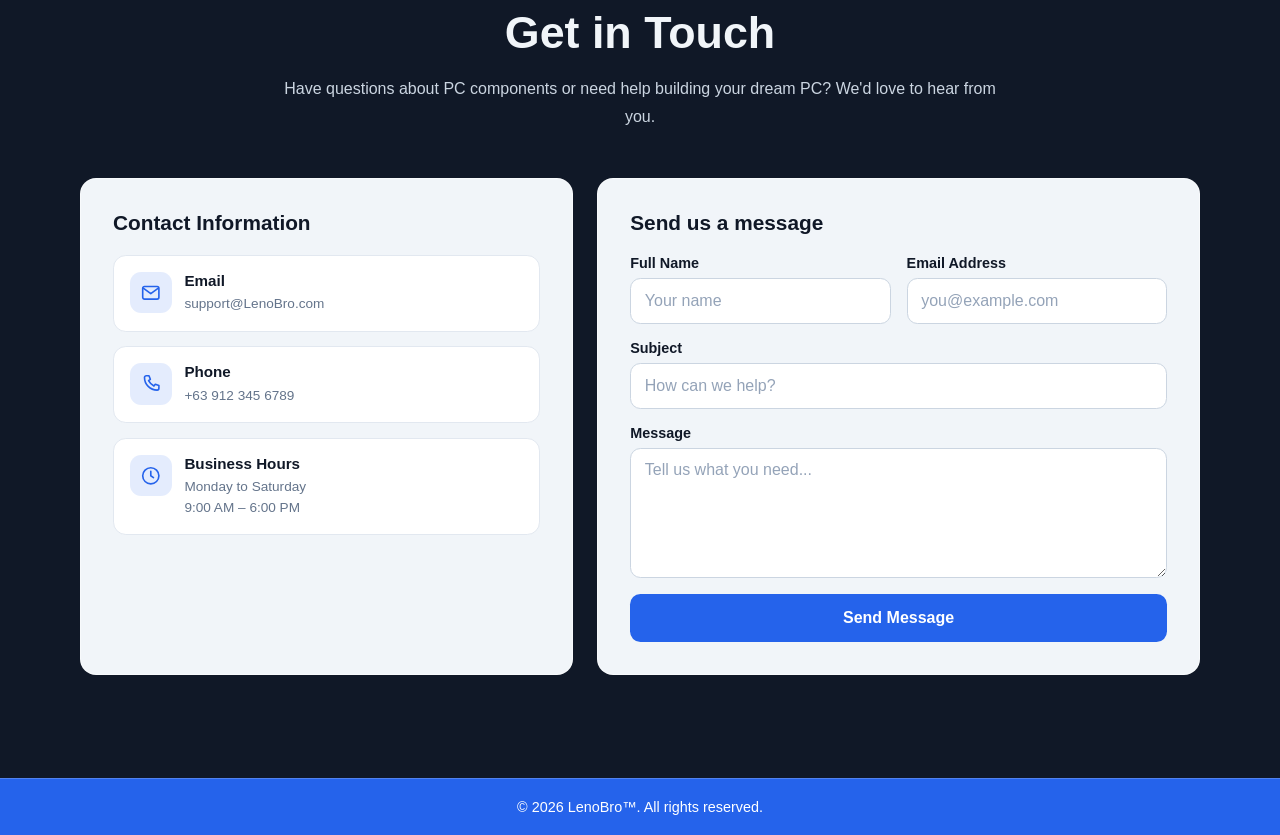
==== commit 36e23637: "Improve responsive layout and product visuals Co-authored-by: Copilot <223556219+Copilot@users.norep" ====
--- a/index.html
+++ b/index.html
@@ -62,23 +62,11 @@
 
                 <div class="about-mission-grid">
                     <article class="about-mission-card">
-                        <div class="about-icon" aria-hidden="true">
-                            <svg viewBox="0 0 24 24" fill="none">
-                                <path d="M12 3 19 6v5c0 4.5-2.9 8.1-7 10-4.1-1.9-7-5.5-7-10V6l7-3Z" stroke="currentColor" stroke-width="1.8" stroke-linejoin="round"/>
-                                <path d="m9 12 2 2 4-4" stroke="currentColor" stroke-width="1.8" stroke-linecap="round" stroke-linejoin="round"/>
-                            </svg>
-                        </div>
                         <h3>Our Mission</h3>
                         <p>To provide affordable, reliable, and quality computer components that meet our customers' needs.</p>
                     </article>
 
                     <article class="about-mission-card">
-                        <div class="about-icon" aria-hidden="true">
-                            <svg viewBox="0 0 24 24" fill="none">
-                                <path d="M2.5 12s3.5-6 9.5-6 9.5 6 9.5 6-3.5 6-9.5 6-9.5-6-9.5-6Z" stroke="currentColor" stroke-width="1.8" stroke-linejoin="round"/>
-                                <circle cx="12" cy="12" r="2.7" stroke="currentColor" stroke-width="1.8"/>
-                            </svg>
-                        </div>
                         <h3>Our Vision</h3>
                         <p>To become a trusted destination for computer hardware and technology solutions.</p>
                     </article>
@@ -93,31 +81,16 @@
 
                 <div class="about-features-grid">
                     <article class="about-feature-card">
-                        <div class="about-icon" aria-hidden="true">
-                            <svg viewBox="0 0 24 24" fill="none">
-                                <path d="m12 3 2.8 5.7 6.2.9-4.5 4.4 1.1 6.2-5.6-3-5.6 3 1.1-6.2L3 9.6l6.2-.9L12 3Z" stroke="currentColor" stroke-width="1.8" stroke-linejoin="round"/>
-                            </svg>
-                        </div>
                         <h3>Quality Products</h3>
                         <p>Reliable computer components from trusted brands.</p>
                     </article>
 
                     <article class="about-feature-card">
-                        <div class="about-icon" aria-hidden="true">
-                            <svg viewBox="0 0 24 24" fill="none">
-                                <path d="M12 3v18M17 7.5c0-1.7-2.2-3-5-3s-5 1.3-5 3 2.2 3 5 3 5 1.3 5 3-2.2 3-5 3-5-1.3-5-3" stroke="currentColor" stroke-width="1.8" stroke-linecap="round"/>
-                            </svg>
-                        </div>
                         <h3>Affordable Prices</h3>
                         <p>Products that offer great value for your money.</p>
                     </article>
 
                     <article class="about-feature-card">
-                        <div class="about-icon" aria-hidden="true">
-                            <svg viewBox="0 0 24 24" fill="none">
-                                <path d="M4 13v-1a8 8 0 0 1 16 0v1M4 13h3v6H6a2 2 0 0 1-2-2v-4Zm16 0h-3v6h1a2 2 0 0 0 2-2v-4Zm0 4a5 5 0 0 1-5 5h-2" stroke="currentColor" stroke-width="1.8" stroke-linecap="round" stroke-linejoin="round"/>
-                            </svg>
-                        </div>
                         <h3>Customer Support</h3>
                         <p>Helpful assistance when choosing PC components.</p>
                     </article>
@@ -218,10 +191,7 @@
 
                         <article class="products-builder-card">
                             <span class="products-builder-icon-wrap" aria-hidden="true">
-                                <svg class="products-builder-icon" viewBox="0 0 48 48" fill="none">
-                                    <rect x="7" y="12" width="34" height="24" rx="4" stroke="currentColor" stroke-width="2.5"/>
-                                    <path d="M13 18h14M13 24h9M34 29h1" stroke="currentColor" stroke-width="2.5" stroke-linecap="round"/>
-                                </svg>
+                                <img class="products-builder-icon" src="images/Product_Images/ssd%20sata.webp" alt="">
                             </span>
                             <div class="products-builder-field">
                                 <label for="products-builder-sata">SSD (SATA)</label>
@@ -235,11 +205,7 @@
 
                         <article class="products-builder-card">
                             <span class="products-builder-icon-wrap" aria-hidden="true">
-                                <svg class="products-builder-icon" viewBox="0 0 48 48" fill="none">
-                                    <rect x="7" y="8" width="34" height="32" rx="5" stroke="currentColor" stroke-width="2.5"/>
-                                    <circle cx="24" cy="24" r="10" stroke="currentColor" stroke-width="2.5"/>
-                                    <circle cx="24" cy="24" r="2" fill="currentColor"/>
-                                </svg>
+                                <img class="products-builder-icon" src="images/Product_Images/hdd.jpg" alt="">
                             </span>
                             <div class="products-builder-field">
                                 <label for="products-builder-hdd">Hard Disk (HDD)</label>
@@ -258,11 +224,7 @@
                     <div class="products-builder-grid">
                         <article class="products-builder-card">
                             <span class="products-builder-icon-wrap" aria-hidden="true">
-                                <svg class="products-builder-icon" viewBox="0 0 48 48" fill="none">
-                                    <rect x="7" y="10" width="34" height="28" rx="4" stroke="currentColor" stroke-width="2.5"/>
-                                    <circle cx="25" cy="24" r="8" stroke="currentColor" stroke-width="2.5"/>
-                                    <path d="M25 16v16M17 24h16M19.3 18.3l11.4 11.4m0-11.4L19.3 29.7" stroke="currentColor" stroke-width="1.5"/>
-                                </svg>
+                                <img class="products-builder-icon" src="images/Product_Images/psu.png" alt="">
                             </span>
                             <div class="products-builder-field">
                                 <label for="products-builder-psu">Power Supply (PSU)</label>
@@ -292,11 +254,7 @@
 
                         <article class="products-builder-card">
                             <span class="products-builder-icon-wrap" aria-hidden="true">
-                                <svg class="products-builder-icon" viewBox="0 0 48 48" fill="none">
-                                    <rect x="9" y="7" width="30" height="34" rx="3" stroke="currentColor" stroke-width="2.5"/>
-                                    <path d="M14 13h20M14 18h20M14 23h20M14 28h20" stroke="currentColor" stroke-width="2"/>
-                                    <circle cx="24" cy="35" r="3" stroke="currentColor" stroke-width="2"/>
-                                </svg>
+                                <img class="products-builder-icon" src="images/Product_Images/cpu%20cooler.jpg" alt="">
                             </span>
                             <div class="products-builder-field">
                                 <label for="products-builder-cooler">CPU Cooler</label>
@@ -311,11 +269,7 @@
 
                         <article class="products-builder-card">
                             <span class="products-builder-icon-wrap" aria-hidden="true">
-                                <svg class="products-builder-icon" viewBox="0 0 48 48" fill="none">
-                                    <circle cx="24" cy="24" r="17" stroke="currentColor" stroke-width="2.5"/>
-                                    <circle cx="24" cy="24" r="3" fill="currentColor"/>
-                                    <path d="M24 21c-6-10-10 2-2 4m5-1c11-4 3-12-1-3m-2 5c-1 12 10 6 4-1" stroke="currentColor" stroke-width="2.5" stroke-linecap="round"/>
-                                </svg>
+                                <img class="products-builder-icon" src="images/Product_Images/case%20fan.webp" alt="">
                             </span>
                             <div class="products-builder-field">
                                 <label for="products-builder-fans">Case Fans</label>
--- a/Css/Nav.css
+++ b/Css/Nav.css
@@ -83,22 +83,33 @@
 
 @media (max-width: 560px) {
     nav {
-        padding: 0.5rem;
+        grid-template-columns: minmax(0, 1fr) auto;
+        grid-template-areas:
+            "brand cart"
+            "links links";
+        height: auto;
+        row-gap: 0.35rem;
+        padding: 0.65rem 0.8rem;
     }
 
     nav .nav-brand {
+        grid-area: brand;
         font-size: 1.05rem;
     }
 
     nav ul {
-        gap: 0.45rem;
+        grid-area: links;
+        justify-self: center;
+        flex-wrap: wrap;
+        gap: 0.5rem 0.9rem;
     }
 
     nav a {
-        font-size: 0.85rem;
+        font-size: 0.9rem;
     }
 
     nav .nav-cart {
+        grid-area: cart;
         width: 2.2rem;
         height: 2.2rem;
     }
--- a/Css/about.css
+++ b/Css/about.css
@@ -49,16 +49,20 @@
 
 .about-mission-card,
 .about-feature-card {
+    display: flex;
+    flex-direction: column;
+    justify-content: center;
     border: 1px solid rgb(255 255 255 / 55%);
     border-radius: 1rem;
     background: var(--about-light-gray);
     color: var(--about-navy);
+    text-align: center;
     transition: transform 180ms ease, box-shadow 180ms ease;
 }
 
 .about-mission-card {
-    min-height: 235px;
-    padding: clamp(1.5rem, 4vw, 2.25rem);
+    min-height: 200px;
+    padding: clamp(1.25rem, 3.2vw, 1.8rem);
 }
 
 .about-mission-card:hover,
@@ -67,33 +71,18 @@
     box-shadow: 0 16px 32px rgb(0 0 0 / 22%);
 }
 
-.about-icon {
-    display: grid;
-    width: 3rem;
-    height: 3rem;
-    margin-bottom: 1.2rem;
-    place-items: center;
-    border-radius: 0.85rem;
-    background: rgb(37 99 235 / 12%);
-    color: var(--about-blue);
-}
-
-.about-icon svg {
-    display: block;
-    width: 1.6rem;
-    height: 1.6rem;
-}
-
 .about-mission-card h3,
 .about-feature-card h3 {
     margin: 0 0 0.65rem;
+    color: var(--about-blue);
     font-size: 1.25rem;
     line-height: 1.3;
 }
 
 .about-mission-card p,
 .about-feature-card p {
-    margin: 0;
+    max-width: 38ch;
+    margin: 0 auto;
     color: var(--about-muted);
     font-size: 1rem;
     line-height: 1.65;
@@ -107,8 +96,8 @@
 }
 
 .about-feature-card {
-    min-height: 215px;
-    padding: 1.75rem;
+    min-height: 185px;
+    padding: 1.5rem;
 }
 
 @media (max-width: 720px) {
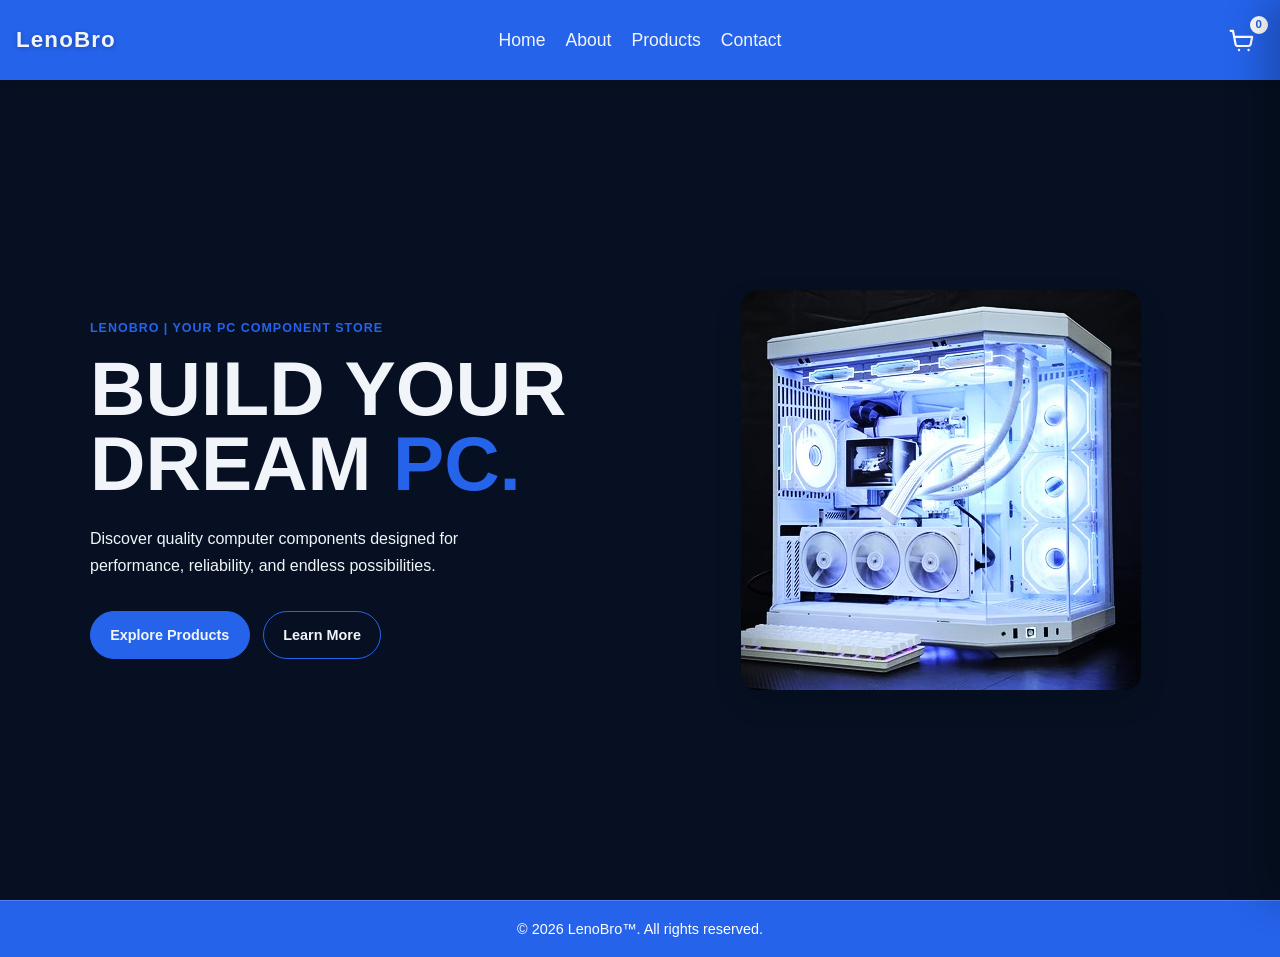
==== commit 7edb6603: "Backup before checkout page Co-authored-by: Copilot <223556219+Copilot@users.noreply.github.com>" ====
--- a/index.html
+++ b/index.html
@@ -16,10 +16,10 @@
     <nav>
         <span class="nav-brand">LenoBro</span>
         <ul>
-            <li><a href="#home">Home</a></li>
-            <li><a href="#about-mission">About</a></li>
-            <li><a href="#products">Products</a></li>
-            <li><a href="#contact">Contact</a></li>
+            <li><a href="index.html">Home</a></li>
+            <li><a href="about.html">About</a></li>
+            <li><a href="products.html">Products</a></li>
+            <li><a href="contact.html">Contact</a></li>
         </ul>
         <button class="nav-cart" type="button" aria-label="Shopping cart">
             <svg viewBox="0 0 24 24" fill="none" aria-hidden="true">
@@ -27,6 +27,7 @@
                 <circle cx="10" cy="20" r="1" fill="currentColor"/>
                 <circle cx="18" cy="20" r="1" fill="currentColor"/>
             </svg>
+            <span class="cart-count" aria-label="0 items">0</span>
         </button>
     </nav>
 
@@ -43,8 +44,8 @@
                     reliability, and endless possibilities.
                 </p>
                 <div class="hero-buttons">
-                    <a class="btn-primary" href="#products">Explore Products</a>
-                    <a class="btn-secondary" href="#about-mission">Learn More</a>
+                    <a class="btn-primary" href="products.html">Explore Products</a>
+                    <a class="btn-secondary" href="about.html">Learn More</a>
                 </div>
             </div>
 
@@ -53,324 +54,154 @@
             </div>
         </section>
 
-        <div class="about-page">
-            <section class="about-mission" id="about-mission" aria-labelledby="about-mission-title">
-                <div class="about-section-heading">
-                    <p class="about-eyebrow">Mission and Vision</p>
-                    <h2 id="about-mission-title">What drives LenoBro</h2>
-                </div>
-
-                <div class="about-mission-grid">
-                    <article class="about-mission-card">
-                        <h3>Our Mission</h3>
-                        <p>To provide affordable, reliable, and quality computer components that meet our customers' needs.</p>
-                    </article>
-
-                    <article class="about-mission-card">
-                        <h3>Our Vision</h3>
-                        <p>To become a trusted destination for computer hardware and technology solutions.</p>
-                    </article>
-                </div>
-            </section>
-
-            <section class="about-features" aria-labelledby="about-features-title">
-                <div class="about-section-heading">
-                    <p class="about-eyebrow">Why Choose Us?</p>
-                    <h2 id="about-features-title">Built around what matters</h2>
-                </div>
-
-                <div class="about-features-grid">
-                    <article class="about-feature-card">
-                        <h3>Quality Products</h3>
-                        <p>Reliable computer components from trusted brands.</p>
-                    </article>
-
-                    <article class="about-feature-card">
-                        <h3>Affordable Prices</h3>
-                        <p>Products that offer great value for your money.</p>
-                    </article>
-
-                    <article class="about-feature-card">
-                        <h3>Customer Support</h3>
-                        <p>Helpful assistance when choosing PC components.</p>
-                    </article>
-                </div>
-            </section>
-        </div>
-
-        <section class="products-section" id="products" aria-labelledby="products-builder-title">
-            <div class="products-builder-section">
-                <header class="products-builder-heading">
-                    <p class="products-builder-eyebrow">Customize your setup</p>
-                    <h2 id="products-builder-title">Build Your Own PC</h2>
-                    <p class="products-builder-subtitle">Choose your components and customize your perfect PC.</p>
-                </header>
-
-                <section class="products-builder-group" aria-labelledby="products-builder-core-title">
-                    <h3 id="products-builder-core-title">Core Components</h3>
-                    <div class="products-builder-grid">
-                        <article class="products-builder-card">
-                            <span class="products-builder-icon-wrap" aria-hidden="true">
-                                <img class="products-builder-icon" src="images/Product_Images/cpu.png" alt="">
-                            </span>
-                            <div class="products-builder-field">
-                                <label for="products-builder-cpu">Processor (CPU)</label>
-                                <select id="products-builder-cpu">
-                                    <option selected>+ Select Processor (CPU)</option>
-                                    <option>AMD Ryzen 5 7600</option>
-                                    <option>AMD Ryzen 7 7800X3D</option>
-                                    <option>Intel Core i5-14600K</option>
-                                </select>
-                            </div>
-                        </article>
-
-                        <article class="products-builder-card">
-                            <span class="products-builder-icon-wrap" aria-hidden="true">
-                                <img class="products-builder-icon" src="images/Product_Images/gpu.jpg" alt="">
-                            </span>
-                            <div class="products-builder-field">
-                                <label for="products-builder-gpu">Graphics Card (GPU)</label>
-                                <select id="products-builder-gpu">
-                                    <option selected>+ Select Graphics Card (GPU)</option>
-                                    <option>NVIDIA GeForce RTX 4060</option>
-                                    <option>NVIDIA GeForce RTX 4070 SUPER</option>
-                                    <option>AMD Radeon RX 7800 XT</option>
-                                </select>
-                            </div>
-                        </article>
-
-                        <article class="products-builder-card">
-                            <span class="products-builder-icon-wrap" aria-hidden="true">
-                                <img class="products-builder-icon" src="images/Product_Images/motherboard.jpg" alt="">
-                            </span>
-                            <div class="products-builder-field">
-                                <label for="products-builder-motherboard">Motherboard</label>
-                                <select id="products-builder-motherboard">
-                                    <option>+ Select Motherboard</option>
-                                    <option>AMD AM5 ATX Motherboard</option>
-                                    <option selected>AMD AM5 Micro-ATX Motherboard</option>
-                                    <option>Intel LGA1700 ATX Motherboard</option>
-                                </select>
-                            </div>
-                        </article>
-                    </div>
-                </section>
-
-                <section class="products-builder-group" aria-labelledby="products-builder-memory-title">
-                    <h3 id="products-builder-memory-title">Memory &amp; Storage</h3>
-                    <div class="products-builder-grid">
-                        <article class="products-builder-card">
-                            <span class="products-builder-icon-wrap" aria-hidden="true">
-                                <img class="products-builder-icon" src="images/Product_Images/ram.jpg" alt="">
-                            </span>
-                            <div class="products-builder-field">
-                                <label for="products-builder-ram">Memory (RAM)</label>
-                                <select id="products-builder-ram">
-                                    <option>+ Select Memory (RAM)</option>
-                                    <option>16GB (2 x 8GB) DDR5</option>
-                                    <option>32GB (2 x 16GB) DDR5</option>
-                                    <option selected>32GB (2 x 16GB) DDR4</option>
-                                </select>
-                            </div>
-                        </article>
-
-                        <article class="products-builder-card">
-                            <span class="products-builder-icon-wrap" aria-hidden="true">
-                                <img class="products-builder-icon" src="images/Product_Images/ssd.jpg" alt="">
-                            </span>
-                            <div class="products-builder-field">
-                                <label for="products-builder-nvme">SSD (NVMe)</label>
-                                <select id="products-builder-nvme">
-                                    <option>+ Select SSD (NVMe)</option>
-                                    <option>1TB PCIe Gen 4 NVMe SSD</option>
-                                    <option>2TB PCIe Gen 4 NVMe SSD</option>
-                                    <option selected>1TB PCIe Gen 5 NVMe SSD</option>
-                                </select>
-                            </div>
-                        </article>
-
-                        <article class="products-builder-card">
-                            <span class="products-builder-icon-wrap" aria-hidden="true">
-                                <img class="products-builder-icon" src="images/Product_Images/ssd%20sata.webp" alt="">
-                            </span>
-                            <div class="products-builder-field">
-                                <label for="products-builder-sata">SSD (SATA)</label>
-                                <select id="products-builder-sata">
-                                    <option>+ Select SSD (SATA)</option>
-                                    <option>1TB SATA III SSD</option>
-                                    <option selected>2TB SATA III SSD</option>
-                                </select>
-                            </div>
-                        </article>
-
-                        <article class="products-builder-card">
-                            <span class="products-builder-icon-wrap" aria-hidden="true">
-                                <img class="products-builder-icon" src="images/Product_Images/hdd.jpg" alt="">
-                            </span>
-                            <div class="products-builder-field">
-                                <label for="products-builder-hdd">Hard Disk (HDD)</label>
-                                <select id="products-builder-hdd">
-                                    <option selected>+ Select Hard Disk (HDD)</option>
-                                    <option>2TB 7200RPM HDD</option>
-                                    <option>4TB 7200RPM HDD</option>
-                                </select>
-                            </div>
-                        </article>
-                    </div>
-                </section>
-
-                <section class="products-builder-group" aria-labelledby="products-builder-other-title">
-                    <h3 id="products-builder-other-title">Other Components</h3>
-                    <div class="products-builder-grid">
-                        <article class="products-builder-card">
-                            <span class="products-builder-icon-wrap" aria-hidden="true">
-                                <img class="products-builder-icon" src="images/Product_Images/psu.png" alt="">
-                            </span>
-                            <div class="products-builder-field">
-                                <label for="products-builder-psu">Power Supply (PSU)</label>
-                                <select id="products-builder-psu">
-                                    <option selected>+ Select Power Supply (PSU)</option>
-                                    <option>650W 80+ Bronze PSU</option>
-                                    <option>750W 80+ Gold PSU</option>
-                                    <option>850W 80+ Gold PSU</option>
-                                </select>
-                            </div>
-                        </article>
-
-                        <article class="products-builder-card">
-                            <span class="products-builder-icon-wrap" aria-hidden="true">
-                                <img class="products-builder-icon" src="images/Product_Images/pc%20case.jpg" alt="">
-                            </span>
-                            <div class="products-builder-field">
-                                <label for="products-builder-case">PC Case</label>
-                                <select id="products-builder-case">
-                                    <option selected>+ Select PC Case</option>
-                                    <option>ATX Mid Tower Case</option>
-                                    <option>Compact Micro-ATX Case</option>
-                                    <option>Panoramic Mid Tower Case</option>
-                                </select>
-                            </div>
-                        </article>
-
-                        <article class="products-builder-card">
-                            <span class="products-builder-icon-wrap" aria-hidden="true">
-                                <img class="products-builder-icon" src="images/Product_Images/cpu%20cooler.jpg" alt="">
-                            </span>
-                            <div class="products-builder-field">
-                                <label for="products-builder-cooler">CPU Cooler</label>
-                                <select id="products-builder-cooler">
-                                    <option selected>+ Select CPU Cooler</option>
-                                    <option>120mm Tower Air Cooler</option>
-                                    <option>Dual Tower Air Cooler</option>
-                                    <option>240mm AIO Liquid Cooler</option>
-                                </select>
-                            </div>
-                        </article>
-
-                        <article class="products-builder-card">
-                            <span class="products-builder-icon-wrap" aria-hidden="true">
-                                <img class="products-builder-icon" src="images/Product_Images/case%20fan.webp" alt="">
-                            </span>
-                            <div class="products-builder-field">
-                                <label for="products-builder-fans">Case Fans</label>
-                                <select id="products-builder-fans">
-                                    <option selected>+ Select Case Fans</option>
-                                    <option>3 x 120mm PWM Fan Pack</option>
-                                    <option>3 x 140mm PWM Fan Pack</option>
-                                    <option>3 x 120mm RGB Fan Pack</option>
-                                </select>
-                            </div>
-                        </article>
-                    </div>
-                </section>
-                <div class="products-builder-actions">
-                    <a class="products-builder-buy" href="#contact">Buy Now</a>
-                </div>
-            </div>
-        </section>
-
-        <section class="contact-section" id="contact" aria-labelledby="contact-title">
-            <div class="contact-container">
-                <header class="contact-heading">
-                    <p class="contact-eyebrow">Contact LenoBro</p>
-                    <h2 id="contact-title">Get in Touch</h2>
-                    <p>Have questions about PC components or need help building your dream PC? We'd love to hear from you.</p>
-                </header>
-
-                <div class="contact-main-grid">
-                    <section class="contact-information" aria-labelledby="contact-information-title">
-                        <h3 id="contact-information-title">Contact Information</h3>
-                        <div class="contact-details-grid">
-                            <article class="contact-detail-card">
-                                <span class="contact-icon" aria-hidden="true">
-                                    <svg viewBox="0 0 24 24" fill="none">
-                                        <rect x="3" y="5" width="18" height="14" rx="2" stroke="currentColor" stroke-width="1.8"/>
-                                        <path d="m4 7 8 6 8-6" stroke="currentColor" stroke-width="1.8" stroke-linecap="round" stroke-linejoin="round"/>
-                                    </svg>
-                                </span>
-                                <div>
-                                    <h4>Email</h4>
-                                    <p><a href="mailto:support@techforge.com">support@LenoBro.com</a></p>
-                                </div>
-                            </article>
-
-                            <article class="contact-detail-card">
-                                <span class="contact-icon" aria-hidden="true">
-                                    <svg viewBox="0 0 24 24" fill="none">
-                                        <path d="M7 3h3l1.5 4-2 1.5a15 15 0 0 0 6 6l1.5-2 4 1.5v3c0 1.1-.9 2-2 2C11.3 19 5 12.7 5 5c0-1.1.9-2 2-2Z" stroke="currentColor" stroke-width="1.8" stroke-linecap="round" stroke-linejoin="round"/>
-                                    </svg>
-                                </span>
-                                <div>
-                                    <h4>Phone</h4>
-                                    <p><a href="tel:+639123456789">+63 912 345 6789</a></p>
-                                </div>
-                            </article>
-
-                            <article class="contact-detail-card">
-                                <span class="contact-icon" aria-hidden="true">
-                                    <svg viewBox="0 0 24 24" fill="none">
-                                        <circle cx="12" cy="12" r="9" stroke="currentColor" stroke-width="1.8"/>
-                                        <path d="M12 7v5l3 2" stroke="currentColor" stroke-width="1.8" stroke-linecap="round" stroke-linejoin="round"/>
-                                    </svg>
-                                </span>
-                                <div>
-                                    <h4>Business Hours</h4>
-                                    <p>Monday to Saturday<br>9:00 AM – 6:00 PM</p>
-                                </div>
-                            </article>
-                        </div>
-                    </section>
-
-                    <section class="contact-form-panel" aria-labelledby="contact-form-title">
-                        <h3 id="contact-form-title">Send us a message</h3>
-                        <form class="contact-form" action="mailto:support@techforge.com" method="post" enctype="text/plain">
-                            <div class="contact-form-row">
-                                <div class="contact-form-field">
-                                    <label for="contact-name">Full Name</label>
-                                    <input id="contact-name" name="Full Name" type="text" placeholder="Your name" autocomplete="name" required>
-                                </div>
-                                <div class="contact-form-field">
-                                    <label for="contact-email">Email Address</label>
-                                    <input id="contact-email" name="Email Address" type="email" placeholder="you@example.com" autocomplete="email" required>
-                                </div>
-                            </div>
-                            <div class="contact-form-field">
-                                <label for="contact-subject">Subject</label>
-                                <input id="contact-subject" name="Subject" type="text" placeholder="How can we help?" required>
-                            </div>
-                            <div class="contact-form-field">
-                                <label for="contact-message">Message</label>
-                                <textarea id="contact-message" name="Message" rows="5" placeholder="Tell us what you need..." required></textarea>
-                            </div>
-                            <button class="contact-submit" type="submit">Send Message</button>
-                        </form>
-                    </section>
-                </div>
-            </div>
-        </section>
     </main>
     <footer class="contact-footer">
         <p>© 2026 LenoBro™. All rights reserved.</p>
     </footer>
+
+    <script>
+        (() => {
+            const currency = new Intl.NumberFormat("en-PH", {
+                style: "currency",
+                currency: "PHP",
+                maximumFractionDigits: 0
+            });
+
+            const cartIcon = document.querySelector(".nav-cart");
+            const cartCount = document.querySelector(".cart-count");
+
+            const overlay = document.createElement("div");
+            overlay.className = "cart-overlay";
+            const panel = document.createElement("aside");
+            panel.className = "cart-panel";
+            panel.setAttribute("aria-label", "Shopping cart");
+            panel.innerHTML = `
+                <header class="cart-header">
+                    <h2>Shopping Cart</h2>
+                    <button class="cart-close" type="button" aria-label="Close cart">×</button>
+                </header>
+                <div class="cart-items"></div>
+                <footer class="cart-footer">
+                    <div><span class="cart-total-label">Total</span><strong class="cart-total">₱0</strong></div>
+                    <button class="cart-buy" type="button">Buy</button>
+                </footer>
+            `;
+            document.body.append(overlay, panel);
+            const checkout = document.createElement("section");
+            checkout.className = "checkout-dialog";
+            checkout.setAttribute("aria-label", "Order summary");
+            checkout.innerHTML = `
+                <h2>Order Summary</h2>
+                <ul class="checkout-list"></ul>
+                <strong class="checkout-total"></strong>
+                <div class="checkout-actions">
+                    <button class="cart-confirm-close" type="button">Close</button>
+                    <button class="checkout-confirm" type="button">Confirm Purchase</button>
+                </div>
+            `;
+            document.body.append(checkout);
+
+            const readCart = () => {
+                try {
+                    return JSON.parse(localStorage.getItem("lenobro-cart") || "[]");
+                } catch {
+                    return [];
+                }
+            };
+
+            const saveCart = cart => {
+                localStorage.setItem("lenobro-cart", JSON.stringify(cart));
+                renderCart();
+            };
+
+            const closeCart = () => {
+                overlay.classList.remove("is-open");
+                panel.classList.remove("is-open");
+            };
+
+            const renderCart = () => {
+                const cart = readCart();
+                const quantity = cart.reduce((sum, item) => sum + item.quantity, 0);
+                const total = cart.reduce((sum, item) => sum + item.price * item.quantity, 0);
+                cartCount.textContent = quantity;
+                cartCount.setAttribute("aria-label", `${quantity} items`);
+                panel.querySelector(".cart-total").textContent = currency.format(total);
+                panel.querySelector(".cart-buy").disabled = cart.length === 0;
+
+                const items = panel.querySelector(".cart-items");
+                items.innerHTML = cart.length
+                    ? cart.map(item => `
+                        <article class="cart-item" data-key="${item.key}">
+                            <img src="${item.image}" alt="">
+                            <div>
+                                <p class="cart-item-name">${item.name}</p>
+                                <p class="cart-item-price">${currency.format(item.price)}</p>
+                            </div>
+                            <div class="cart-item-controls">
+                                <div class="cart-quantity">
+                                    <button type="button" data-action="decrease" aria-label="Decrease quantity">−</button>
+                                    <span>${item.quantity}</span>
+                                    <button type="button" data-action="increase" aria-label="Increase quantity">+</button>
+                                </div>
+                                <button class="cart-remove" type="button" data-action="remove">Remove</button>
+                            </div>
+                        </article>
+                    `).join("")
+                    : '<p class="cart-empty">Your cart is empty.</p>';
+            };
+
+            cartIcon.addEventListener("click", () => {
+                overlay.classList.add("is-open");
+                panel.classList.add("is-open");
+                renderCart();
+            });
+            panel.querySelector(".cart-close").addEventListener("click", closeCart);
+            overlay.addEventListener("click", closeCart);
+            panel.querySelector(".cart-buy").addEventListener("click", () => {
+                const cart = readCart();
+                if (!cart.length) return;
+                checkout.querySelector(".checkout-list").innerHTML = cart.map(item =>
+                    `<li><span>${item.name} × ${item.quantity}</span><strong>${currency.format(item.price * item.quantity)}</strong></li>`
+                ).join("");
+                const total = cart.reduce((sum, item) => sum + item.price * item.quantity, 0);
+                checkout.querySelector(".checkout-total").textContent = `Final total: ${currency.format(total)}`;
+                checkout.classList.add("is-open");
+                overlay.classList.add("is-open");
+            });
+            checkout.querySelector(".cart-confirm-close").addEventListener("click", () => {
+                checkout.classList.remove("is-open");
+                closeCart();
+            });
+            checkout.querySelector(".checkout-confirm").addEventListener("click", () => {
+                if (!readCart().length) return;
+                saveCart([]);
+                checkout.classList.remove("is-open");
+                closeCart();
+                alert("Thank you! Your order has been confirmed.");
+            });
+
+            panel.querySelector(".cart-items").addEventListener("click", event => {
+                const button = event.target.closest("[data-action]");
+                const itemElement = event.target.closest(".cart-item");
+                if (!button || !itemElement) return;
+                const cart = readCart();
+                const index = cart.findIndex(item => item.key === itemElement.dataset.key);
+                if (index < 0) return;
+                if (button.dataset.action === "increase") cart[index].quantity += 1;
+                if (button.dataset.action === "decrease") {
+                    cart[index].quantity -= 1;
+                    if (cart[index].quantity < 1) cart.splice(index, 1);
+                }
+                if (button.dataset.action === "remove") cart.splice(index, 1);
+                saveCart(cart);
+            });
+
+            renderCart();
+            if (location.hash === "#cart") {
+                overlay.classList.add("is-open");
+                panel.classList.add("is-open");
+            }
+        })();
+    </script>
 </body>
 </html>
--- a/Css/Nav.css
+++ b/Css/Nav.css
@@ -53,6 +53,28 @@
     color: #FFFFFF;
     cursor: pointer;
     transition: transform 160ms ease, opacity 160ms ease;
+}
+
+nav .nav-cart {
+    position: relative;
+}
+
+.cart-count {
+    position: absolute;
+    top: -0.2rem;
+    right: -0.35rem;
+    display: grid;
+    min-width: 1.35rem;
+    height: 1.35rem;
+    place-items: center;
+    padding: 0 0.25rem;
+    border: 2px solid var(--color-electric-blue);
+    border-radius: 999px;
+    background: #FFFFFF;
+    color: var(--color-electric-blue);
+    font-size: 0.72rem;
+    font-weight: 800;
+    line-height: 1;
 }
 
 nav .nav-cart svg {
--- a/Css/about.css
+++ b/Css/about.css
@@ -71,6 +71,7 @@
     box-shadow: 0 16px 32px rgb(0 0 0 / 22%);
 }
 
+.about-mission-card h2,
 .about-mission-card h3,
 .about-feature-card h3 {
     margin: 0 0 0.65rem;
--- a/Css/products.css
+++ b/Css/products.css
@@ -28,6 +28,7 @@
     text-transform: uppercase;
 }
 
+.products-builder-heading h1,
 .products-builder-heading h2 {
     margin: 0;
     font-size: clamp(1.8rem, 4vw, 2.5rem);
@@ -46,6 +47,7 @@
     margin-top: 2rem;
 }
 
+.products-builder-group h2,
 .products-builder-group h3 {
     margin: 0 0 0.9rem;
     color: #334155;
@@ -79,6 +81,12 @@
     transform: translateY(-2px);
     border-color: #2563EB;
     box-shadow: 0 8px 18px rgb(16 24 39 / 8%);
+}
+
+.products-builder-card.is-selected {
+    border: 2px solid #2563EB;
+    background: #EFF6FF;
+    box-shadow: 0 8px 18px rgb(37 99 235 / 14%);
 }
 
 .products-builder-icon-wrap {
@@ -135,8 +143,19 @@
 
 .products-builder-actions {
     display: flex;
+    flex-wrap: wrap;
+    align-items: center;
     justify-content: flex-end;
+    gap: 0.8rem;
     margin-top: 1.5rem;
+}
+
+.products-selection-total {
+    min-width: 150px;
+    color: #334155;
+    font-size: 0.92rem;
+    font-weight: 700;
+    text-align: right;
 }
 
 .products-builder-buy {
@@ -164,6 +183,281 @@
     outline-offset: 3px;
 }
 
+.cart-toast {
+    position: fixed;
+    right: 1.25rem;
+    bottom: 1.25rem;
+    z-index: 3000;
+    padding: 0.85rem 1rem;
+    border-radius: 0.65rem;
+    background: #101827;
+    color: #FFFFFF;
+    box-shadow: 0 12px 28px rgb(0 0 0 / 28%);
+    font-size: 0.9rem;
+    font-weight: 700;
+    opacity: 0;
+    transform: translateY(12px);
+    pointer-events: none;
+    transition: opacity 180ms ease, transform 180ms ease;
+}
+
+.cart-toast.is-visible {
+    opacity: 1;
+    transform: translateY(0);
+}
+
+.cart-overlay {
+    position: fixed;
+    inset: 0;
+    z-index: 2000;
+    background: rgb(6 16 34 / 55%);
+    opacity: 0;
+    pointer-events: none;
+    transition: opacity 180ms ease;
+}
+
+.cart-overlay.is-open {
+    opacity: 1;
+    pointer-events: auto;
+}
+
+.cart-panel {
+    position: fixed;
+    top: 0;
+    right: 0;
+    z-index: 2100;
+    width: min(420px, 92vw);
+    height: 100vh;
+    display: flex;
+    flex-direction: column;
+    background: #F1F5F9;
+    color: #101827;
+    box-shadow: -16px 0 36px rgb(0 0 0 / 24%);
+    transform: translateX(100%);
+    transition: transform 220ms ease;
+}
+
+.cart-panel.is-open {
+    transform: translateX(0);
+}
+
+.cart-header,
+.cart-footer {
+    display: flex;
+    align-items: center;
+    justify-content: space-between;
+    padding: 1.25rem;
+}
+
+.cart-header {
+    border-bottom: 1px solid #CBD5E1;
+}
+
+.cart-header h2 {
+    margin: 0;
+    font-size: 1.25rem;
+}
+
+.cart-close,
+.cart-remove,
+.cart-confirm-close {
+    border: 0;
+    background: transparent;
+    color: inherit;
+    cursor: pointer;
+}
+
+.cart-close {
+    display: grid;
+    width: 2.25rem;
+    height: 2.25rem;
+    place-items: center;
+    border-radius: 50%;
+    font-size: 1.35rem;
+}
+
+.cart-items {
+    flex: 1;
+    overflow-y: auto;
+    padding: 1rem 1.25rem;
+}
+
+.cart-empty {
+    margin: 2rem 0;
+    color: #64748B;
+    text-align: center;
+}
+
+.cart-item {
+    display: grid;
+    grid-template-columns: 3.5rem minmax(0, 1fr) auto;
+    gap: 0.75rem;
+    align-items: center;
+    margin-bottom: 0.75rem;
+    padding: 0.75rem;
+    border: 1px solid #E2E8F0;
+    border-radius: 0.75rem;
+    background: #FFFFFF;
+}
+
+.cart-item img {
+    width: 3.5rem;
+    height: 3.5rem;
+    border-radius: 0.5rem;
+    object-fit: contain;
+    background: #EFF6FF;
+}
+
+.cart-item-name {
+    margin: 0 0 0.25rem;
+    font-size: 0.88rem;
+}
+
+.cart-item-price {
+    margin: 0;
+    color: #2563EB;
+    font-size: 0.82rem;
+    font-weight: 700;
+}
+
+.cart-item-controls {
+    display: grid;
+    justify-items: end;
+    gap: 0.35rem;
+}
+
+.cart-quantity {
+    display: flex;
+    align-items: center;
+    border: 1px solid #CBD5E1;
+    border-radius: 0.45rem;
+    background: #FFFFFF;
+}
+
+.cart-quantity button,
+.cart-quantity span {
+    width: 1.75rem;
+    height: 1.75rem;
+    display: grid;
+    place-items: center;
+    border: 0;
+    background: transparent;
+}
+
+.cart-quantity button {
+    cursor: pointer;
+    color: #2563EB;
+}
+
+.cart-remove {
+    color: #DC2626;
+    font-size: 0.75rem;
+}
+
+.cart-footer {
+    border-top: 1px solid #CBD5E1;
+    background: #FFFFFF;
+}
+
+.cart-total-label {
+    color: #64748B;
+    font-size: 0.82rem;
+}
+
+.cart-total {
+    display: block;
+    color: #101827;
+    font-size: 1.2rem;
+}
+
+.cart-buy {
+    min-height: 46px;
+    min-width: 125px;
+    border: 0;
+    border-radius: 0.65rem;
+    background: #2563EB;
+    color: #FFFFFF;
+    cursor: pointer;
+    font: inherit;
+    font-weight: 800;
+}
+
+.cart-buy:disabled {
+    cursor: not-allowed;
+    opacity: 0.55;
+}
+
+.checkout-dialog {
+    position: fixed;
+    inset: 50% auto auto 50%;
+    z-index: 2200;
+    width: min(520px, calc(100% - 2rem));
+    max-height: 85vh;
+    overflow-y: auto;
+    padding: 1.25rem;
+    border: 0;
+    border-radius: 1rem;
+    background: #FFFFFF;
+    color: #101827;
+    box-shadow: 0 24px 60px rgb(0 0 0 / 30%);
+    opacity: 0;
+    pointer-events: none;
+    transform: translate(-50%, -46%);
+    transition: opacity 180ms ease, transform 180ms ease;
+}
+
+.checkout-dialog.is-open {
+    opacity: 1;
+    pointer-events: auto;
+    transform: translate(-50%, -50%);
+}
+
+.checkout-dialog h2 {
+    margin: 0 0 1rem;
+}
+
+.checkout-list {
+    display: grid;
+    gap: 0.6rem;
+    margin: 0 0 1rem;
+    padding: 0;
+    list-style: none;
+}
+
+.checkout-list li {
+    display: flex;
+    justify-content: space-between;
+    gap: 1rem;
+    padding: 0.65rem 0;
+    border-bottom: 1px solid #E2E8F0;
+}
+
+.checkout-actions {
+    display: flex;
+    justify-content: flex-end;
+    gap: 0.65rem;
+    margin-top: 1rem;
+}
+
+.checkout-confirm,
+.cart-confirm-close {
+    min-height: 44px;
+    padding: 0.7rem 1rem;
+    border-radius: 0.6rem;
+    font: inherit;
+    font-weight: 700;
+}
+
+.checkout-confirm {
+    border: 0;
+    background: #2563EB;
+    color: #FFFFFF;
+}
+
+.cart-confirm-close {
+    border: 1px solid #CBD5E1;
+}
+
 @media (max-width: 760px) {
     .products-builder-grid {
         grid-template-columns: repeat(2, minmax(0, 1fr));
--- a/Css/contact.css
+++ b/Css/contact.css
@@ -25,6 +25,7 @@
     text-transform: uppercase;
 }
 
+.contact-heading h1,
 .contact-heading h2 {
     margin: 0;
     font-size: clamp(2rem, 4vw, 2.8rem);
@@ -99,6 +100,7 @@
     height: 1.35rem;
 }
 
+.contact-detail-card h3,
 .contact-detail-card h4 {
     margin: 0 0 0.35rem;
     font-size: 0.95rem;
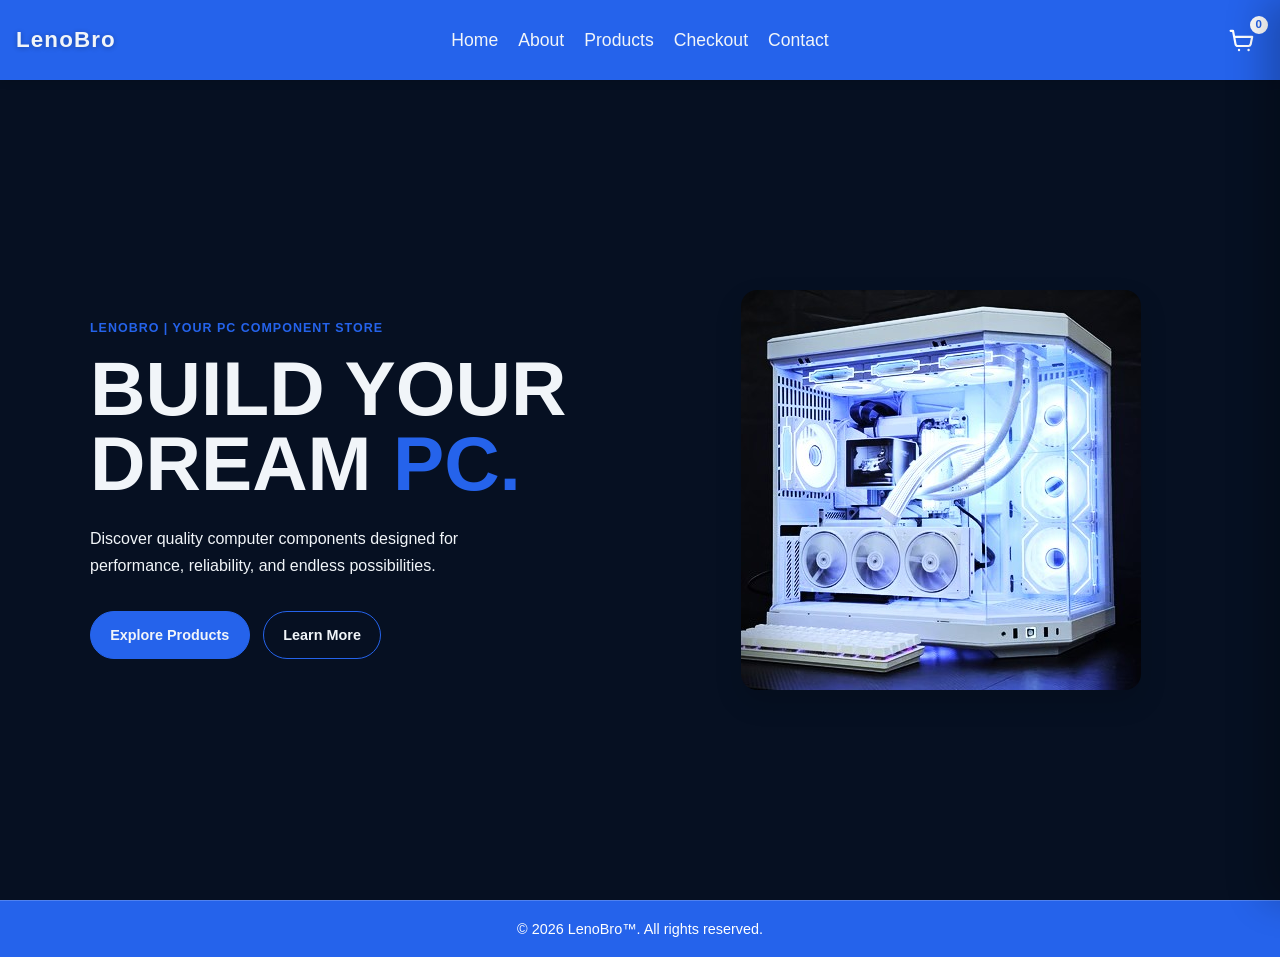
==== commit 2a1329f2: "Add checkout page and deploy all site pages Co-authored-by: Copilot <223556219+Copilot@users.noreply" ====
--- a/index.html
+++ b/index.html
@@ -19,6 +19,7 @@
             <li><a href="index.html">Home</a></li>
             <li><a href="about.html">About</a></li>
             <li><a href="products.html">Products</a></li>
+            <li><a href="checkout.html">Checkout</a></li>
             <li><a href="contact.html">Contact</a></li>
         </ul>
         <button class="nav-cart" type="button" aria-label="Shopping cart">
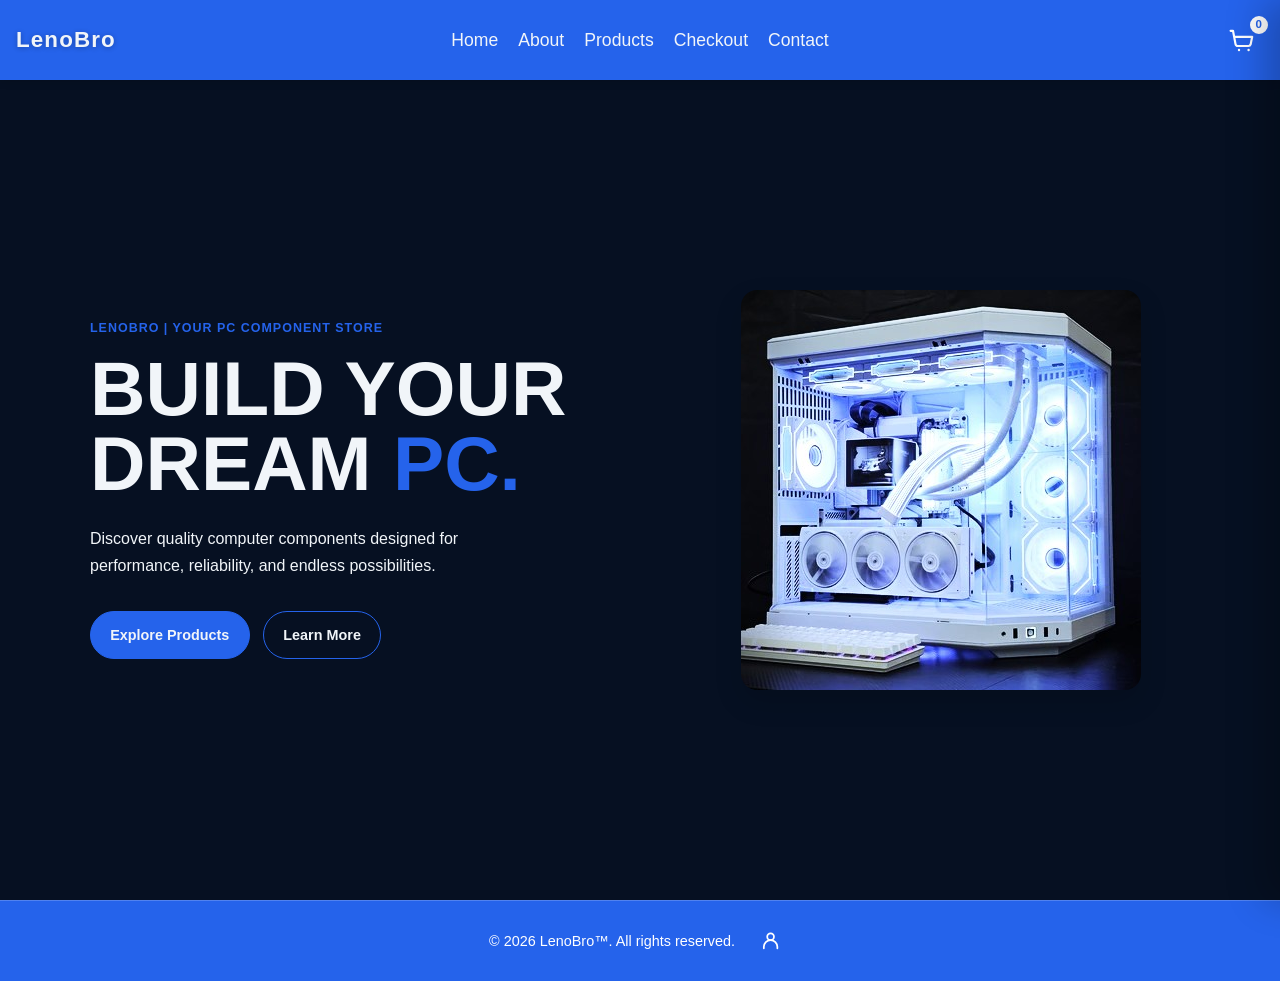
==== commit 2beb8c47: "Add footer members information dialog Co-authored-by: Copilot <223556219+Copilot@users.noreply.githu" ====
--- a/index.html
+++ b/index.html
@@ -58,6 +58,12 @@
     </main>
     <footer class="contact-footer">
         <p>© 2026 LenoBro™. All rights reserved.</p>
+        <button class="footer-members-toggle" type="button" aria-label="View group members" aria-haspopup="dialog" aria-controls="members-dialog" aria-expanded="false">
+            <svg viewBox="0 0 24 24" fill="none" aria-hidden="true">
+                <circle cx="12" cy="8" r="3.5" stroke="currentColor" stroke-width="1.8"/>
+                <path d="M5 20v-1.5a7 7 0 0 1 14 0V20" stroke="currentColor" stroke-width="1.8" stroke-linecap="round"/>
+            </svg>
+        </button>
     </footer>
 
     <script>
@@ -204,5 +210,6 @@
             }
         })();
     </script>
+    <script src="Js/footer.js"></script>
 </body>
 </html>
--- a/Css/Nav.css
+++ b/Css/Nav.css
@@ -121,9 +121,16 @@
 
     nav ul {
         grid-area: links;
-        justify-self: center;
+        width: 100%;
+        justify-self: stretch;
+        display: flex;
         flex-wrap: wrap;
-        gap: 0.5rem 0.9rem;
+        justify-content: center;
+        gap: 0.55rem 1.1rem;
+    }
+
+    nav li {
+        text-align: center;
     }
 
     nav a {
--- a/Css/footer.css
+++ b/Css/footer.css
@@ -8,9 +8,216 @@
     display: flex;
     justify-content: center;
     align-items: center;
+    gap: 1rem;
 }
 
 .contact-footer p {
     margin: 0;
     font-size: 0.9rem;
 }
+
+html.members-open {
+    overflow: hidden;
+}
+
+.footer-members-toggle {
+    display: grid;
+    width: 2.5rem;
+    height: 2.5rem;
+    place-items: center;
+    padding: 0;
+    border: 0;
+    border-radius: 50%;
+    background: transparent;
+    color: inherit;
+    cursor: pointer;
+    transition: background-color 180ms ease, transform 180ms ease;
+}
+
+.footer-members-toggle svg {
+    width: 1.45rem;
+    height: 1.45rem;
+}
+
+.footer-members-toggle:hover {
+    transform: translateY(-2px);
+    background: rgb(255 255 255 / 16%);
+}
+
+.footer-members-toggle:focus-visible,
+.members-close:focus-visible {
+    outline: 3px solid #FFFFFF;
+    outline-offset: 3px;
+}
+
+.members-overlay {
+    position: fixed;
+    z-index: 1100;
+    inset: 0;
+    display: grid;
+    place-items: center;
+    padding: 1rem;
+    background: rgb(6 16 34 / 72%);
+    opacity: 0;
+    transition: opacity 180ms ease;
+}
+
+.members-overlay[hidden] {
+    display: none;
+}
+
+.members-overlay.is-open {
+    opacity: 1;
+}
+
+.members-dialog {
+    width: min(100%, 30rem);
+    max-height: min(90vh, 42rem);
+    overflow-y: auto;
+    padding: clamp(1.25rem, 5vw, 2rem);
+    border: 1px solid rgb(37 99 235 / 14%);
+    border-radius: 1.25rem;
+    background: #FFFFFF;
+    color: var(--color-midnight-navy);
+    box-shadow: 0 1.5rem 4rem rgb(0 0 0 / 28%);
+    transform: translateY(0.75rem) scale(0.98);
+    transition: transform 180ms ease;
+}
+
+.members-overlay.is-open .members-dialog {
+    transform: translateY(0) scale(1);
+}
+
+.members-dialog-header {
+    display: flex;
+    align-items: flex-start;
+    justify-content: space-between;
+    gap: 1rem;
+    margin-bottom: 1.5rem;
+}
+
+.members-dialog-eyebrow {
+    margin-bottom: 0.35rem;
+    color: var(--color-electric-blue);
+    font-size: 0.75rem;
+    font-weight: 700;
+    letter-spacing: 0.12em;
+    text-transform: uppercase;
+}
+
+.members-dialog h2 {
+    font-size: clamp(1.35rem, 5vw, 1.75rem);
+    line-height: 1.2;
+}
+
+.members-close {
+    flex: 0 0 auto;
+    display: grid;
+    width: 2.4rem;
+    height: 2.4rem;
+    place-items: center;
+    border: 0;
+    border-radius: 50%;
+    background: var(--color-cool-white);
+    color: var(--color-midnight-navy);
+    font-size: 1.5rem;
+    line-height: 1;
+    cursor: pointer;
+    transition: background-color 160ms ease, color 160ms ease;
+}
+
+.members-close:hover {
+    background: var(--color-electric-blue);
+    color: #FFFFFF;
+}
+
+.members-close:focus-visible {
+    outline-color: var(--color-electric-blue);
+}
+
+.members-course {
+    display: grid;
+    grid-template-columns: repeat(2, minmax(0, 1fr));
+    gap: 0.75rem;
+    margin-bottom: 1.5rem;
+}
+
+.members-course-card {
+    padding: 0.9rem 1rem;
+    border-radius: 0.75rem;
+    background: var(--color-cool-white);
+}
+
+.members-course-card span {
+    display: block;
+    margin-bottom: 0.25rem;
+    color: #526078;
+    font-size: 0.75rem;
+}
+
+.members-course-card strong {
+    font-size: 0.95rem;
+}
+
+.members-list-title {
+    margin-bottom: 0.75rem;
+    font-size: 1rem;
+}
+
+.members-list {
+    display: grid;
+    gap: 0.6rem;
+    margin: 0;
+    padding: 0;
+    list-style: none;
+    counter-reset: member;
+}
+
+.members-list li {
+    display: flex;
+    align-items: center;
+    gap: 0.8rem;
+    min-height: 3rem;
+    padding: 0.65rem 0.8rem;
+    border: 1px solid #E5EAF2;
+    border-radius: 0.7rem;
+    font-size: 0.92rem;
+    counter-increment: member;
+}
+
+.members-list li::before {
+    content: counter(member, decimal-leading-zero);
+    display: grid;
+    width: 1.8rem;
+    height: 1.8rem;
+    flex: 0 0 auto;
+    place-items: center;
+    border-radius: 50%;
+    background: rgb(37 99 235 / 10%);
+    color: var(--color-electric-blue);
+    font-size: 0.7rem;
+    font-weight: 700;
+}
+
+@media (max-width: 420px) {
+    .contact-footer {
+        gap: 0.5rem;
+    }
+
+    .contact-footer p {
+        font-size: 0.78rem;
+    }
+
+    .members-course {
+        grid-template-columns: 1fr;
+    }
+}
+
+@media (prefers-reduced-motion: reduce) {
+    .footer-members-toggle,
+    .members-overlay,
+    .members-dialog,
+    .members-close {
+        transition: none;
+    }
+}
